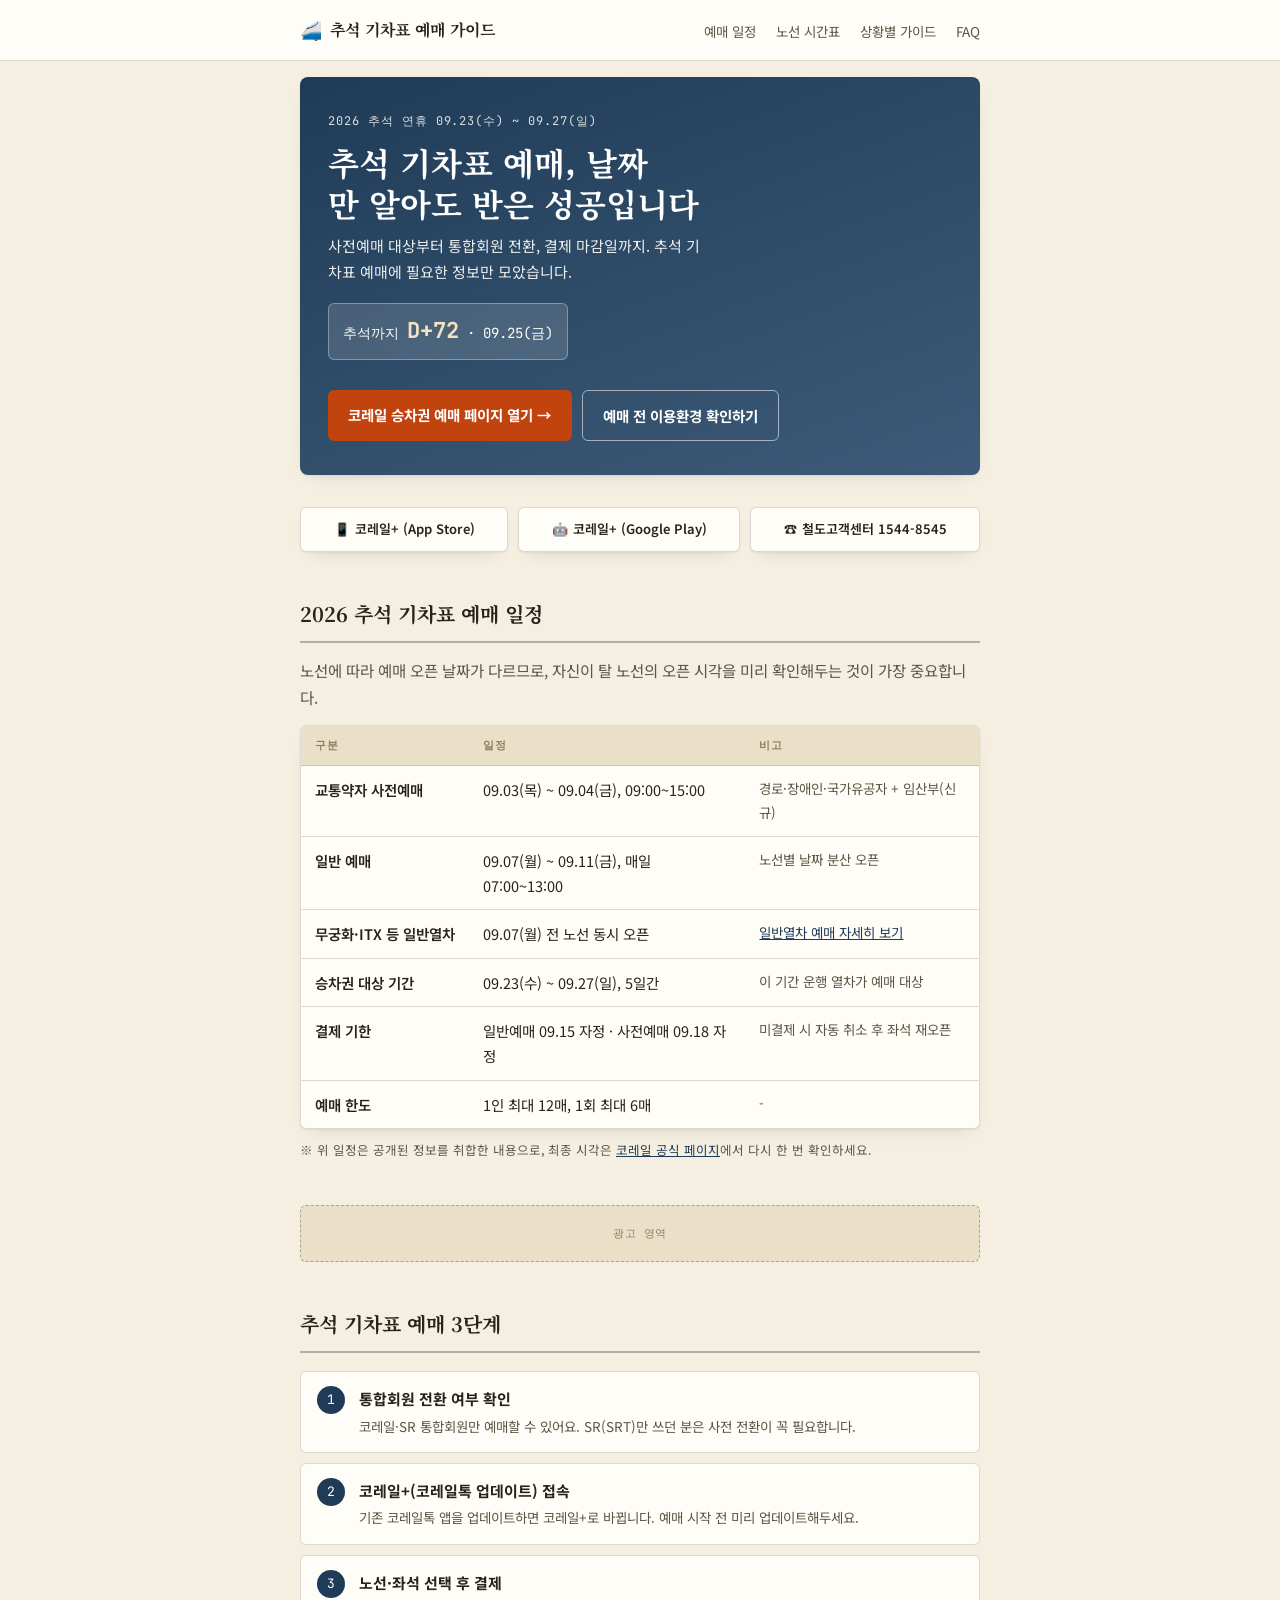
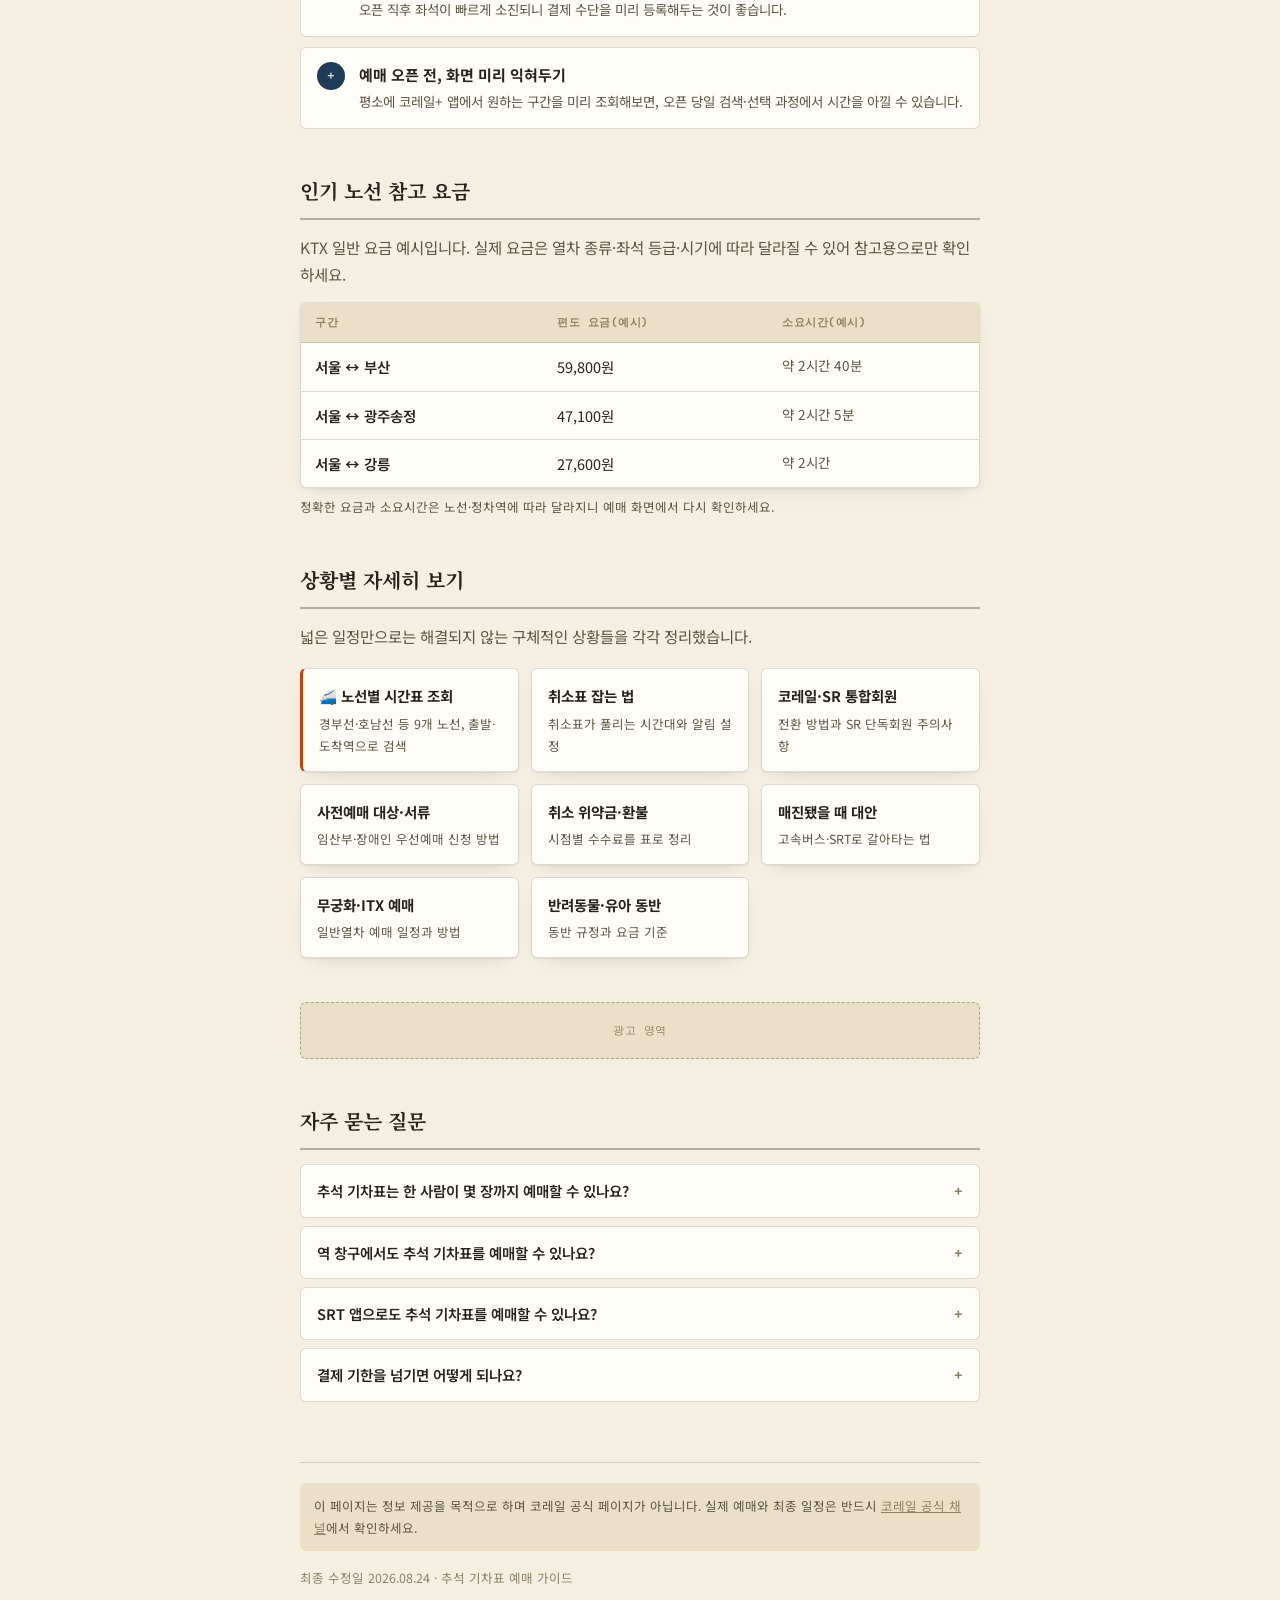
==== index.html @ 2eb6360f "Add AdSense verification script to all pages Applies ca-pub-9196149361612087 auto ads script tag sit" ====
<!doctype html>
<html lang="ko">
<head>
<meta charset="UTF-8">
<meta name="viewport" content="width=device-width, initial-scale=1">
<title>2026 추석 기차표 예매 총정리 | 일정·방법·꿀팁</title>
<meta name="description" content="2026년 추석 기차표 예매 일정, 사전예매 대상, 통합회원 전환, 취소표 잡는 법까지 한 번에 정리했습니다.">
<link rel="canonical" href="https://ktx.zucca100.com/">
<meta name="robots" content="index,follow">
<meta name="naver-site-verification" content="a7feb17b45eee95991f97860eff9dbf93d3845fe" />
<meta name="theme-color" content="#1f3b57">
<meta property="og:type" content="website">
<meta property="og:site_name" content="추석 기차표 예매 가이드">
<meta property="og:locale" content="ko_KR">
<meta property="og:title" content="2026 추석 기차표 예매 총정리">
<meta property="og:description" content="2026년 추석 기차표 예매 일정, 사전예매 대상, 통합회원 전환, 취소표 잡는 법까지 한 번에 정리했습니다.">
<meta property="og:url" content="https://ktx.zucca100.com/">
<meta property="og:image" content="https://ktx.zucca100.com/assets/og-image.jpg">
<meta property="og:image:width" content="1200">
<meta property="og:image:height" content="630">
<meta property="og:image:alt" content="추석 기차표 예매 가이드">
<meta name="twitter:card" content="summary_large_image">
<meta name="twitter:title" content="2026 추석 기차표 예매 총정리">
<meta name="twitter:description" content="2026년 추석 기차표 예매 일정, 사전예매 대상, 통합회원 전환, 취소표 잡는 법까지 한 번에 정리했습니다.">
<meta name="twitter:image" content="https://ktx.zucca100.com/assets/og-image.jpg">
<link rel="icon" href="assets/favicon.svg" type="image/svg+xml">
<link rel="icon" href="assets/favicon.ico" sizes="any">
<link rel="apple-touch-icon" href="assets/apple-touch-icon.png">
<link rel="preconnect" href="https://fonts.googleapis.com">
<link rel="preconnect" href="https://fonts.gstatic.com" crossorigin>
<link href="https://fonts.googleapis.com/css2?family=Noto+Serif+KR:wght@600;700&family=Noto+Sans+KR:wght@400;500;600;700&family=JetBrains+Mono:wght@400;600;700&display=swap" rel="stylesheet">
<link rel="stylesheet" href="assets/style.css">
<script async src="https://pagead2.googlesyndication.com/pagead/js/adsbygoogle.js?client=ca-pub-9196149361612087"
     crossorigin="anonymous"></script>
</head>
<body>

<div class="topbar">
  <div class="topbar-inner">
    <a class="brand" href="index.html"><span class="flag">🚄</span>추석 기차표 예매 가이드</a>
    <nav>
      <a href="#schedule">예매 일정</a>
      <a href="timetable.html">노선 시간표</a>
      <a href="#guides">상황별 가이드</a>
      <a href="#faq">FAQ</a>
    </nav>
  </div>
</div>

<div class="wrap">

  <div class="hero">
    <div class="eyebrow">2026 추석 연휴 09.23(수) ~ 09.27(일)</div>
    <h1>추석 기차표 예매, 날짜만 알아도 반은 성공입니다</h1>
    <p>사전예매 대상부터 통합회원 전환, 결제 마감일까지. 추석 기차표 예매에 필요한 정보만 모았습니다.</p>
    <div class="dday" id="dday">
      <span>추석까지</span><b id="dday-num">D-32</b><span>· 09.25(금)</span>
    </div>
    <br>
    <div class="btn-row">
      <a class="cta" href="https://bt.korail.com/holiday/main" target="_blank" rel="noopener">코레일 승차권 예매 페이지 열기 →</a>
      <a class="cta on-dark secondary" href="https://www.korail.com/ticket/guest/notice/25563" target="_blank" rel="noopener">예매 전 이용환경 확인하기</a>
    </div>
  </div>

  <div class="quicklinks">
    <a href="https://apps.apple.com/kr/app/id1000558562" target="_blank" rel="noopener"><span class="ic">📱</span>코레일+ (App Store)</a>
    <a href="https://play.google.com/store/apps/details?id=com.korail.talk" target="_blank" rel="noopener"><span class="ic">🤖</span>코레일+ (Google Play)</a>
    <a href="tel:15448545"><span class="ic">☎</span>철도고객센터 1544-8545</a>
  </div>

  <section class="block" id="schedule">
    <h2>2026 추석 기차표 예매 일정</h2>
    <p>노선에 따라 예매 오픈 날짜가 다르므로, 자신이 탈 노선의 오픈 시각을 미리 확인해두는 것이 가장 중요합니다.</p>
    <div class="tbl-wrap">
      <table class="facts">
        <thead><tr><th>구분</th><th>일정</th><th>비고</th></tr></thead>
        <tbody>
          <tr><td class="label">교통약자 사전예매</td><td>09.03(목) ~ 09.04(금), 09:00~15:00</td><td class="note">경로·장애인·국가유공자 + 임산부(신규)</td></tr>
          <tr><td class="label">일반 예매</td><td>09.07(월) ~ 09.11(금), 매일 07:00~13:00</td><td class="note">노선별 날짜 분산 오픈</td></tr>
          <tr><td class="label">무궁화·ITX 등 일반열차</td><td>09.07(월) 전 노선 동시 오픈</td><td class="note"><a href="general-train.html">일반열차 예매 자세히 보기</a></td></tr>
          <tr><td class="label">승차권 대상 기간</td><td>09.23(수) ~ 09.27(일), 5일간</td><td class="note">이 기간 운행 열차가 예매 대상</td></tr>
          <tr><td class="label">결제 기한</td><td>일반예매 09.15 자정 · 사전예매 09.18 자정</td><td class="note">미결제 시 자동 취소 후 좌석 재오픈</td></tr>
          <tr><td class="label">예매 한도</td><td>1인 최대 12매, 1회 최대 6매</td><td class="note">-</td></tr>
        </tbody>
      </table>
    </div>
    <p style="font-size:12.5px;margin-top:10px;">※ 위 일정은 공개된 정보를 취합한 내용으로, 최종 시각은 <a href="https://bt.korail.com/holiday/main" target="_blank" rel="noopener">코레일 공식 페이지</a>에서 다시 한 번 확인하세요.</p>
  </section>

  <div class="ad-slot"><!-- AD SLOT: 상단 반응형 배너 --> 광고 영역</div>

  <section class="block">
    <h2>추석 기차표 예매 3단계</h2>
    <div class="steps">
      <div class="step"><span class="n">1</span><div><div class="t">통합회원 전환 여부 확인</div><div class="d">코레일·SR 통합회원만 예매할 수 있어요. SR(SRT)만 쓰던 분은 사전 전환이 꼭 필요합니다.</div></div></div>
      <div class="step"><span class="n">2</span><div><div class="t">코레일+(코레일톡 업데이트) 접속</div><div class="d">기존 코레일톡 앱을 업데이트하면 코레일+로 바뀝니다. 예매 시작 전 미리 업데이트해두세요.</div></div></div>
      <div class="step"><span class="n">3</span><div><div class="t">노선·좌석 선택 후 결제</div><div class="d">오픈 직후 좌석이 빠르게 소진되니 결제 수단을 미리 등록해두는 것이 좋습니다.</div></div></div>
      <div class="step"><span class="n">+</span><div><div class="t">예매 오픈 전, 화면 미리 익혀두기</div><div class="d">평소에 코레일+ 앱에서 원하는 구간을 미리 조회해보면, 오픈 당일 검색·선택 과정에서 시간을 아낄 수 있습니다.</div></div></div>
    </div>
  </section>

  <section class="block">
    <h2>인기 노선 참고 요금</h2>
    <p>KTX 일반 요금 예시입니다. 실제 요금은 열차 종류·좌석 등급·시기에 따라 달라질 수 있어 참고용으로만 확인하세요.</p>
    <div class="tbl-wrap">
      <table class="facts">
        <thead><tr><th>구간</th><th>편도 요금(예시)</th><th>소요시간(예시)</th></tr></thead>
        <tbody>
          <tr><td class="label">서울 ↔ 부산</td><td>59,800원</td><td class="note">약 2시간 40분</td></tr>
          <tr><td class="label">서울 ↔ 광주송정</td><td>47,100원</td><td class="note">약 2시간 5분</td></tr>
          <tr><td class="label">서울 ↔ 강릉</td><td>27,600원</td><td class="note">약 2시간</td></tr>
        </tbody>
      </table>
    </div>
    <p style="font-size:12.5px;margin-top:8px;">정확한 요금과 소요시간은 노선·정차역에 따라 달라지니 예매 화면에서 다시 확인하세요.</p>
  </section>

  <section class="block" id="guides">
    <h2>상황별 자세히 보기</h2>
    <p>넓은 일정만으로는 해결되지 않는 구체적인 상황들을 각각 정리했습니다.</p>
    <div class="grid">
      <a class="gcard" href="timetable.html" style="border-left:3px solid var(--persimmon);"><div class="t">🚄 노선별 시간표 조회</div><div class="d">경부선·호남선 등 9개 노선, 출발·도착역으로 검색</div></a>
      <a class="gcard" href="cancel-ticket.html"><div class="t">취소표 잡는 법</div><div class="d">취소표가 풀리는 시간대와 알림 설정</div></a>
      <a class="gcard" href="member-integration.html"><div class="t">코레일·SR 통합회원</div><div class="d">전환 방법과 SR 단독회원 주의사항</div></a>
      <a class="gcard" href="priority-booking.html"><div class="t">사전예매 대상·서류</div><div class="d">임산부·장애인 우선예매 신청 방법</div></a>
      <a class="gcard" href="refund-penalty.html"><div class="t">취소 위약금·환불</div><div class="d">시점별 수수료를 표로 정리</div></a>
      <a class="gcard" href="alternative-transport.html"><div class="t">매진됐을 때 대안</div><div class="d">고속버스·SRT로 갈아타는 법</div></a>
      <a class="gcard" href="general-train.html"><div class="t">무궁화·ITX 예매</div><div class="d">일반열차 예매 일정과 방법</div></a>
      <a class="gcard" href="pet-child.html"><div class="t">반려동물·유아 동반</div><div class="d">동반 규정과 요금 기준</div></a>
    </div>
  </section>

  <div class="ad-slot"><!-- AD SLOT: 본문 중단 반응형 --> 광고 영역</div>

  <section class="block" id="faq">
    <h2>자주 묻는 질문</h2>
    <div class="faq">
      <details>
        <summary>추석 기차표는 한 사람이 몇 장까지 예매할 수 있나요?</summary>
        <div class="a">1인 최대 12매, 한 번에 예매할 수 있는 매수는 최대 6매입니다.</div>
      </details>
      <details>
        <summary>역 창구에서도 추석 기차표를 예매할 수 있나요?</summary>
        <div class="a">명절 특별수송기간에는 역 창구 예매를 별도로 열지 않으며, 코레일 홈페이지·코레일+ 앱·철도고객센터(1544-8545) 전화 예매만 가능합니다.</div>
      </details>
      <details>
        <summary>SRT 앱으로도 추석 기차표를 예매할 수 있나요?</summary>
        <div class="a">코레일·SR 통합 이후에는 SR 앱 단독이 아니라 통합회원 전환을 마쳐야 코레일+·코레일톡·SRT 앱 어디서든 양사 열차를 예매할 수 있습니다. 자세한 내용은 <a href="member-integration.html">통합회원 전환 안내</a>를 확인하세요.</div>
      </details>
      <details>
        <summary>결제 기한을 넘기면 어떻게 되나요?</summary>
        <div class="a">일반예매분은 09.15 자정, 사전예매분은 09.18 자정까지 결제하지 않으면 예약이 자동 취소되고 좌석이 다시 풀립니다.</div>
      </details>
    </div>
  </section>

  <footer class="pagefoot">
    <div class="disclaimer">이 페이지는 정보 제공을 목적으로 하며 코레일 공식 페이지가 아닙니다. 실제 예매와 최종 일정은 반드시 <a href="https://bt.korail.com/holiday/main" target="_blank" rel="noopener">코레일 공식 채널</a>에서 확인하세요.</div>
    <p>최종 수정일 2026.08.24 · 추석 기차표 예매 가이드</p>
  </footer>

</div>

<script>
(function(){
  var target = new Date("2026-09-25T00:00:00+09:00").getTime();
  var el = document.getElementById("dday-num");
  function tick(){
    var now = new Date().getTime();
    var diff = Math.ceil((target - now) / 86400000);
    el.textContent = diff > 0 ? ("D-" + diff) : (diff === 0 ? "D-DAY" : ("D+" + Math.abs(diff)));
  }
  tick();
})();
</script>

</body>
</html>
---- assets/style.css ----
/* 추석 기차표 예매 가이드 - shared stylesheet */

:root{
  --paper:#f4efe1;
  --paper-raised:#fffdf7;
  --paper-sunk:#eadfc7;
  --ink:#26231c;
  --ink-soft:#5c5544;
  --ink-faint:#8a8267;
  --rail:#1f3b57;
  --rail-soft:#3d5b78;
  --persimmon:#c1440e;
  --persimmon-soft:#f3ded1;
  --moon:#b9822a;
  --moon-bg:#f2e2bd;
  --border:rgba(38,35,28,0.16);
  --border-strong:rgba(38,35,28,0.32);
  --good:#3f6b3f;
  --shadow:0 1px 2px rgba(38,35,28,0.06), 0 8px 20px -12px rgba(38,35,28,0.2);
  --font-display:'Noto Serif KR','Nanum Myeongjo',serif;
  --font-body:'Noto Sans KR',-apple-system,BlinkMacSystemFont,'Malgun Gothic',sans-serif;
  --font-mono:'JetBrains Mono',ui-monospace,SFMono-Regular,Menlo,monospace;
}

@media (prefers-color-scheme: dark){
  :root{
    --paper:#17140f;
    --paper-raised:#221e17;
    --paper-sunk:#0f0d09;
    --ink:#efe8d4;
    --ink-soft:#bdb290;
    --ink-faint:#8a8267;
    --rail:#7fa3c4;
    --rail-soft:#5c7f9e;
    --persimmon:#e58a4c;
    --persimmon-soft:#3a2c22;
    --moon:#e8c477;
    --moon-bg:#332a17;
    --border:rgba(239,232,212,0.14);
    --border-strong:rgba(239,232,212,0.28);
    --good:#7fb17f;
    --shadow:0 1px 2px rgba(0,0,0,0.3), 0 8px 20px -12px rgba(0,0,0,0.55);
  }
}

*{box-sizing:border-box;}
html{-webkit-text-size-adjust:100%;}
body{
  margin:0;
  background:var(--paper);
  color:var(--ink);
  font-family:var(--font-body);
  line-height:1.75;
  font-size:16px;
  -webkit-font-smoothing:antialiased;
}
@media (prefers-reduced-motion: reduce){
  *{animation-duration:0.001ms !important; animation-iteration-count:1 !important; transition-duration:0.001ms !important;}
}
a{color:var(--rail);}
h1,h2,h3{font-family:var(--font-display);text-wrap:balance;font-weight:700;color:var(--ink);}
code,.mono{font-family:var(--font-mono);}
table{font-variant-numeric:tabular-nums;}
img{max-width:100%;}

.wrap{max-width:720px;margin:0 auto;padding:0 20px 100px;}

/* top bar */
.topbar{
  border-bottom:1px solid var(--border);
  background:var(--paper-raised);
}
.topbar-inner{
  max-width:720px;margin:0 auto;padding:14px 20px;
  display:flex;align-items:center;justify-content:space-between;gap:12px;
}
.brand{
  display:flex;align-items:center;gap:8px;
  font-family:var(--font-display);font-weight:700;font-size:16px;color:var(--ink);
  text-decoration:none;
}
.brand .flag{font-size:18px;}
.topbar nav a{
  font-size:13.5px;color:var(--ink-soft);text-decoration:none;margin-left:16px;
}
.topbar nav a:hover{color:var(--rail);}

/* breadcrumb */
.crumb{font-family:var(--font-mono);font-size:12.5px;color:var(--ink-faint);margin:20px 0 6px;}
.crumb a{color:var(--ink-faint);text-decoration:none;}
.crumb a:hover{color:var(--rail);}

/* hero */
.hero{
  margin:16px 0 32px;
  background:linear-gradient(160deg,var(--rail),var(--rail-soft));
  color:var(--paper-raised);
  border-radius:8px;
  padding:34px 28px;
  box-shadow:var(--shadow);
}
.hero .eyebrow{font-family:var(--font-mono);font-size:12px;letter-spacing:0.08em;text-transform:uppercase;opacity:0.85;}
.hero h1{font-size:clamp(24px,5vw,32px);margin:10px 0 8px;line-height:1.3;color:#fff;}
.hero p{margin:0 0 18px;opacity:0.92;font-size:15px;max-width:48ch;}
.dday{
  display:inline-flex;align-items:baseline;gap:8px;
  background:rgba(255,255,255,0.14);border:1px solid rgba(255,255,255,0.32);
  padding:8px 14px;border-radius:6px;font-family:var(--font-mono);font-size:14px;margin-bottom:16px;
}
.dday b{font-size:22px;color:var(--moon-bg);}
.cta{
  display:inline-block;background:var(--persimmon);color:#fff;font-weight:700;
  padding:12px 20px;border-radius:6px;text-decoration:none;font-size:14.5px;
}
.cta:hover{filter:brightness(1.06);}
.cta.on-dark.secondary{
  background:transparent;border:1.5px solid rgba(255,255,255,0.55);color:#fff;
}
.cta.on-dark.secondary:hover{background:rgba(255,255,255,0.1);}
.cta.outline{
  background:transparent;border:1.5px solid var(--rail);color:var(--rail);
}
.cta.outline:hover{background:color-mix(in srgb, var(--rail) 8%, transparent);}
.cta.small{padding:9px 14px;font-size:13px;}
.btn-row{display:flex;flex-wrap:wrap;gap:10px;margin-top:14px;}

/* quicklinks bar */
.quicklinks{
  display:flex;flex-wrap:wrap;gap:10px;margin:0 0 30px;
}
.quicklinks a{
  flex:1 1 auto;min-width:140px;text-align:center;
  background:var(--paper-raised);border:1px solid var(--border);border-radius:6px;
  padding:10px 12px;text-decoration:none;font-size:13px;font-weight:600;color:var(--ink);
  box-shadow:var(--shadow);
}
.quicklinks a .ic{margin-right:5px;}
.quicklinks a:hover{border-color:var(--rail);color:var(--rail);}

/* page h1 for sub pages (non-hero) */
.pagehead h1{font-size:clamp(22px,4.4vw,28px);margin:6px 0 14px;}

/* snippet summary box */
.snippet{
  background:var(--moon-bg);
  border:1px solid color-mix(in srgb, var(--moon) 35%, transparent);
  border-radius:6px;padding:16px 18px;margin:0 0 28px;font-size:15px;
}
.snippet .label{display:block;font-family:var(--font-mono);font-size:11px;letter-spacing:0.06em;text-transform:uppercase;color:var(--moon);margin-bottom:6px;}

/* sections */
section.block{margin:44px 0;}
.block h2{font-size:20px;margin:0 0 14px;padding-bottom:10px;border-bottom:2px solid var(--border-strong);}
.block h3{font-size:16.5px;margin:22px 0 8px;}
.block p{margin:0 0 14px;color:var(--ink-soft);font-size:15.5px;}
.block ul,.block ol{padding-left:22px;color:var(--ink-soft);font-size:15.5px;}
.block li{margin-bottom:6px;}

.card{
  background:var(--paper-raised);border:1px solid var(--border);border-left:3px solid var(--rail);
  border-radius:4px;padding:18px 20px;box-shadow:var(--shadow);
}
.card.warn{border-left-color:var(--persimmon);}

/* fact table */
.tbl-wrap{overflow-x:auto;border:1px solid var(--border);border-radius:6px;background:var(--paper-raised);box-shadow:var(--shadow);}
table.facts{width:100%;border-collapse:collapse;font-size:14.5px;min-width:480px;}
table.facts th{
  text-align:left;font-family:var(--font-mono);font-size:11px;letter-spacing:0.05em;text-transform:uppercase;
  color:var(--ink-faint);background:var(--paper-sunk);padding:10px 14px;border-bottom:1px solid var(--border);
}
table.facts td{padding:11px 14px;border-bottom:1px solid var(--border);vertical-align:top;}
table.facts tr:last-child td{border-bottom:none;}
table.facts td.label{font-weight:600;white-space:nowrap;color:var(--ink);}
table.facts td.note{color:var(--ink-soft);font-size:13.5px;}

/* 3-step guide */
.steps{display:flex;flex-direction:column;gap:10px;margin:18px 0;}
.step{display:flex;gap:14px;align-items:flex-start;background:var(--paper-raised);border:1px solid var(--border);border-radius:6px;padding:14px 16px;}
.step .n{flex:0 0 auto;width:28px;height:28px;border-radius:50%;background:var(--rail);color:#fff;font-family:var(--font-mono);font-size:13px;display:flex;align-items:center;justify-content:center;}
.step .t{font-weight:700;font-size:15px;margin-bottom:2px;}
.step .d{font-size:13.5px;color:var(--ink-soft);}

/* related grid */
.grid{display:grid;grid-template-columns:repeat(auto-fit,minmax(200px,1fr));gap:12px;margin:18px 0;}
.gcard{
  display:block;background:var(--paper-raised);border:1px solid var(--border);border-radius:6px;
  padding:14px 16px;text-decoration:none;box-shadow:var(--shadow);
}
.gcard .t{font-weight:700;font-size:14.5px;color:var(--ink);margin-bottom:4px;}
.gcard .d{font-size:12.5px;color:var(--ink-soft);}
.gcard:hover{border-color:var(--rail);}

/* ad slot */
.ad-slot{
  margin:26px 0;padding:18px;border:1px dashed var(--border-strong);border-radius:6px;
  text-align:center;color:var(--ink-faint);font-family:var(--font-mono);font-size:11px;
  letter-spacing:0.04em;background:var(--paper-sunk);
}

/* faq */
.faq details{
  background:var(--paper-raised);border:1px solid var(--border);border-radius:6px;
  padding:0;margin-bottom:8px;overflow:hidden;
}
.faq summary{
  cursor:pointer;padding:13px 16px;font-weight:600;font-size:14.5px;list-style:none;
  display:flex;justify-content:space-between;align-items:center;
}
.faq summary::-webkit-details-marker{display:none;}
.faq summary::after{content:"+";font-family:var(--font-mono);color:var(--ink-faint);}
.faq details[open] summary::after{content:"–";}
.faq .a{padding:0 16px 14px;font-size:14px;color:var(--ink-soft);}

/* footer */
footer.pagefoot{
  margin-top:60px;padding-top:20px;border-top:1px solid var(--border);
  color:var(--ink-faint);font-size:12.5px;
}
footer.pagefoot a{color:var(--ink-faint);}
footer.pagefoot .disclaimer{
  background:var(--paper-sunk);border-radius:6px;padding:12px 14px;margin-bottom:16px;font-size:12.5px;color:var(--ink-soft);
}

@media (max-width:560px){
  .wrap{padding:0 16px 80px;}
  .hero{padding:26px 20px;}
}
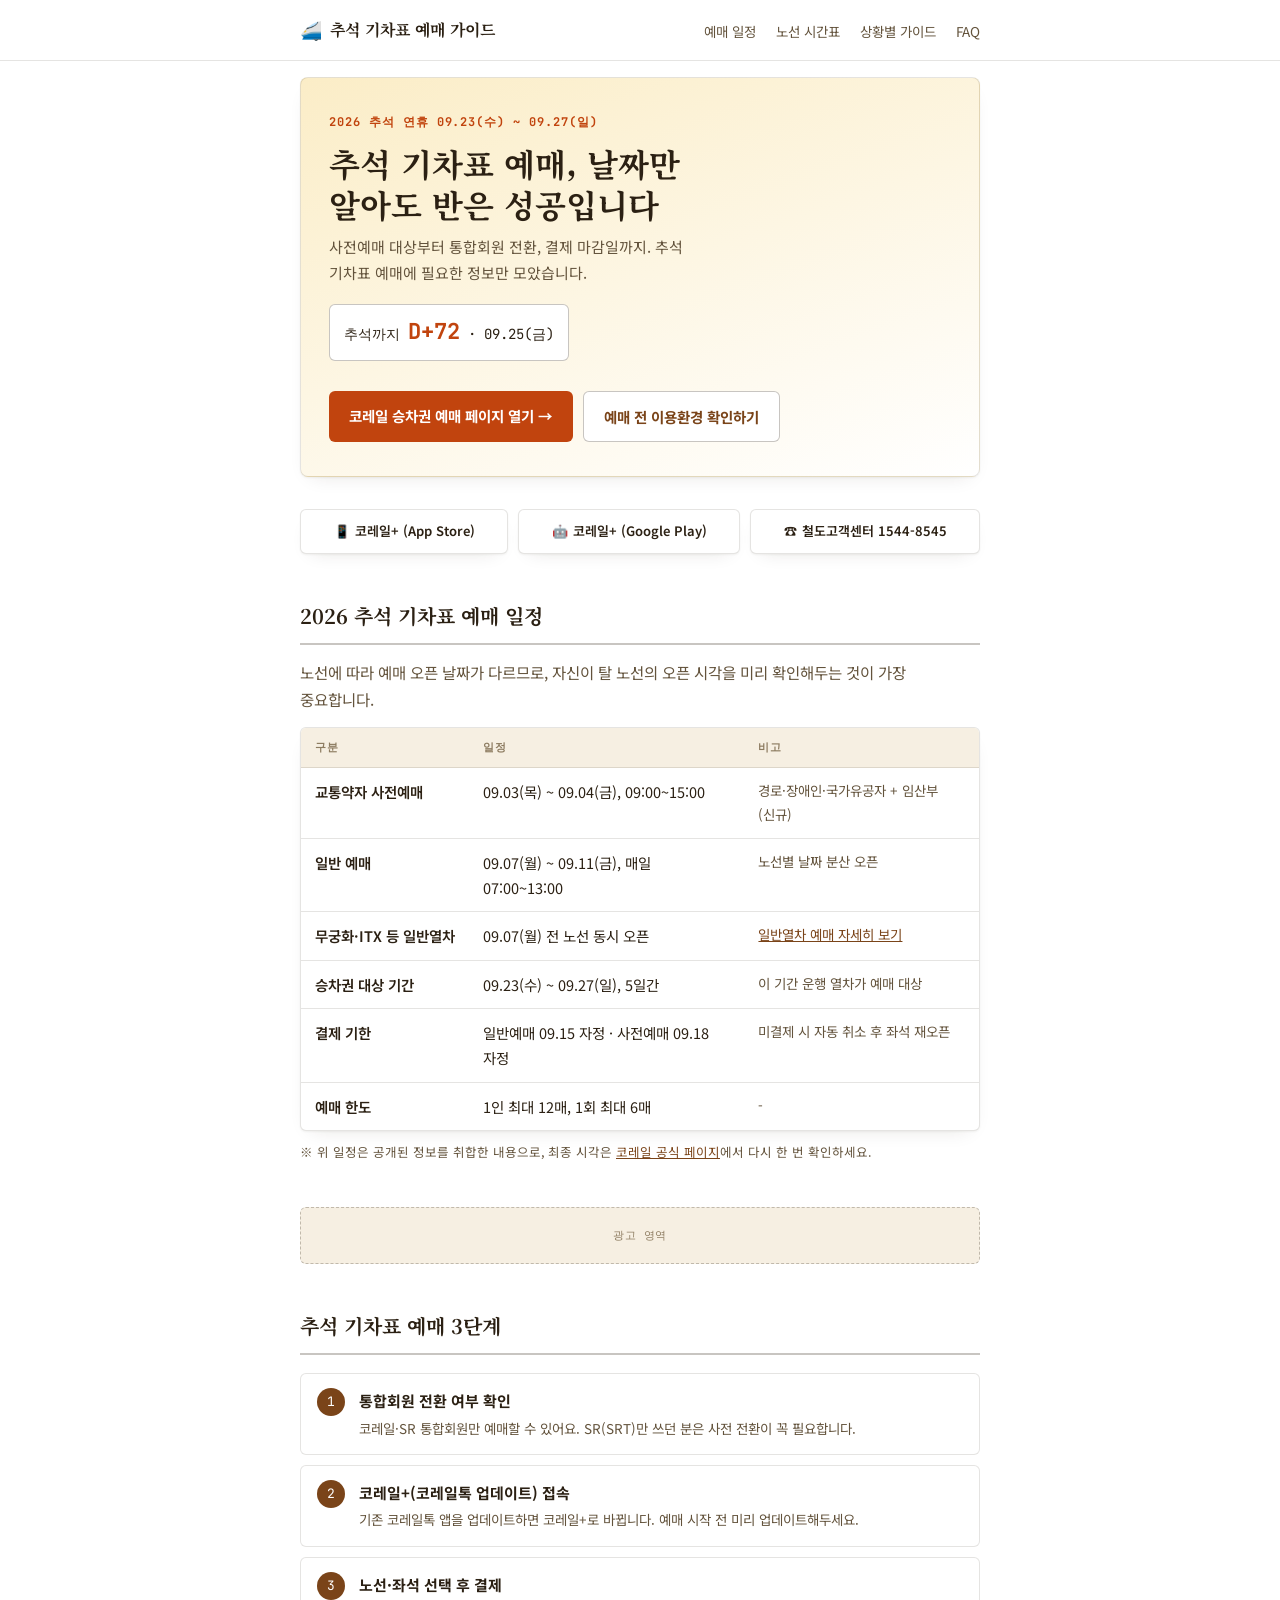
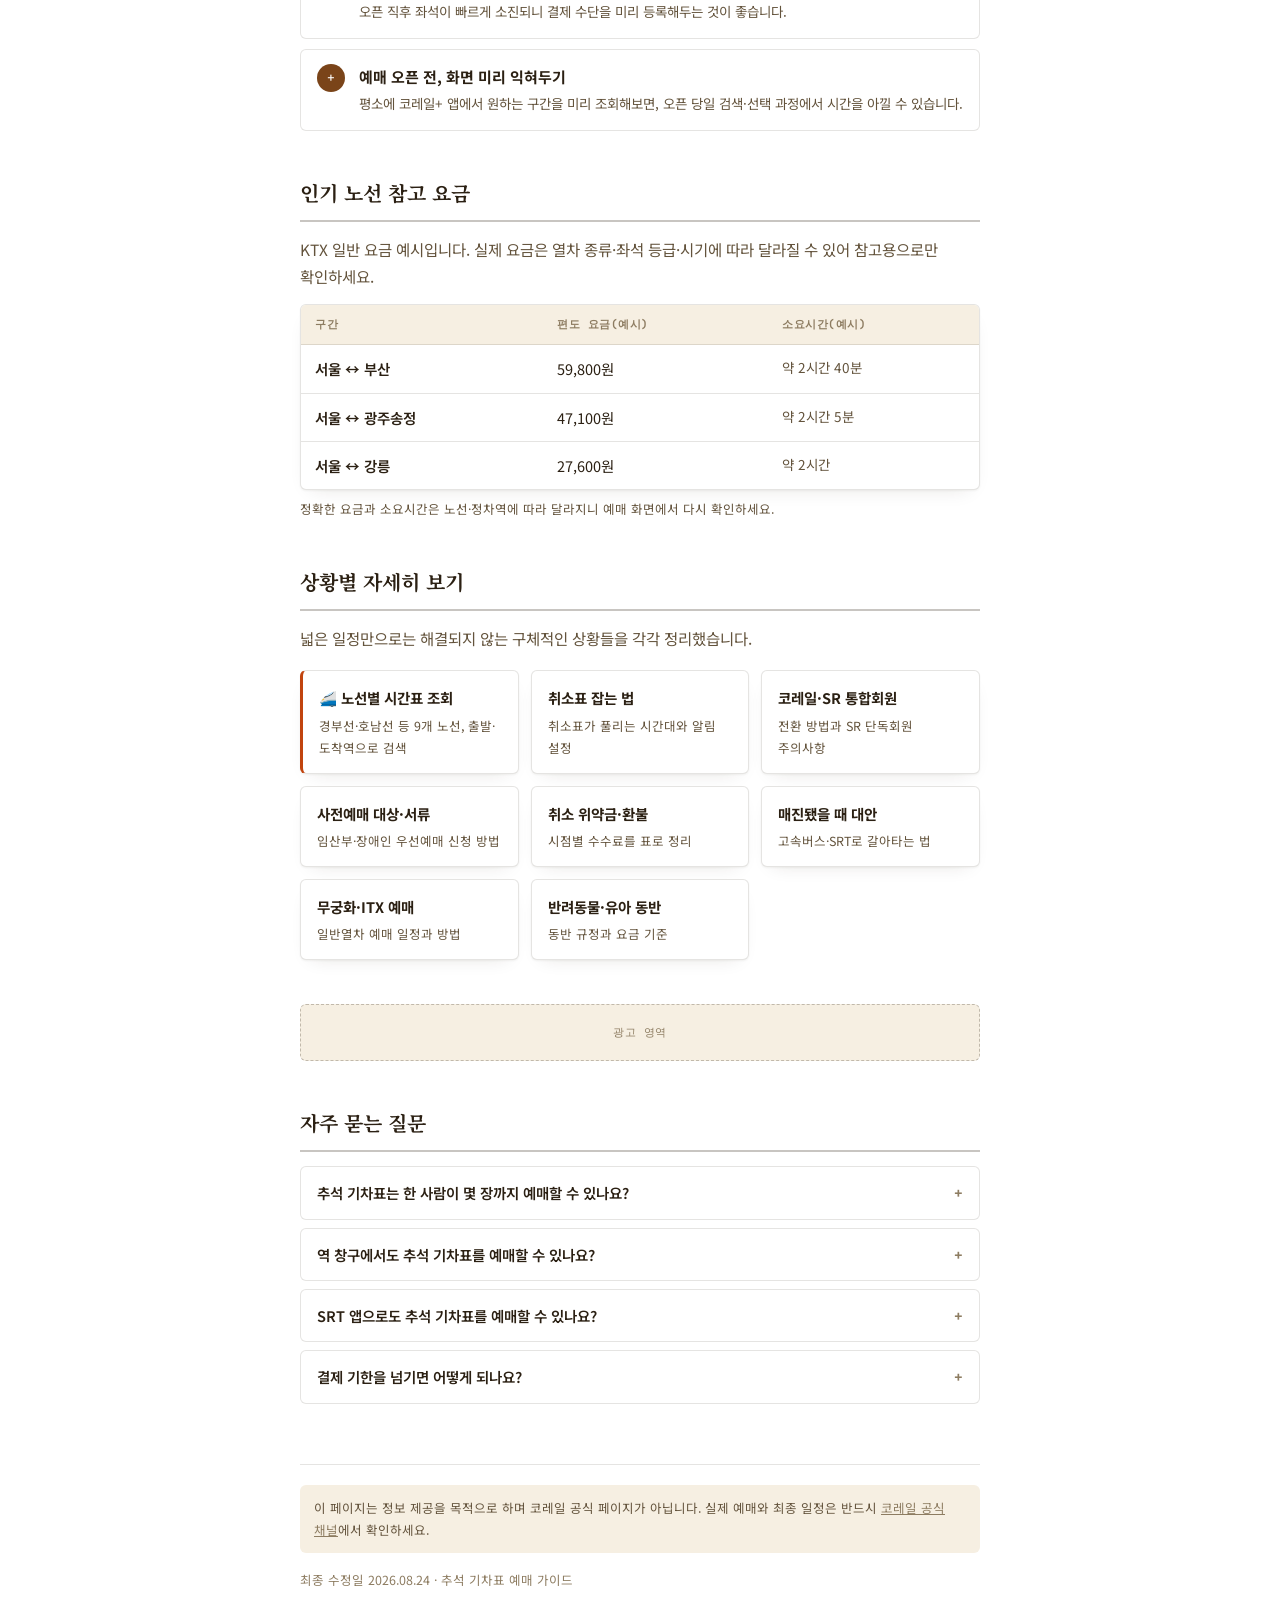
==== commit 00095e06: "Remove dark mode, switch to white-tone autumn palette - Drop prefers-color-scheme dark overrides ent" ====
--- a/index.html
+++ b/index.html
@@ -8,7 +8,8 @@
 <link rel="canonical" href="https://ktx.zucca100.com/">
 <meta name="robots" content="index,follow">
 <meta name="naver-site-verification" content="a7feb17b45eee95991f97860eff9dbf93d3845fe" />
-<meta name="theme-color" content="#1f3b57">
+<meta name="google-site-verification" content="ylRZwQXQH9ZVegPDqDJGKHanYBIwb2fDMD_NWF917FI" />
+<meta name="theme-color" content="#7a4419">
 <meta property="og:type" content="website">
 <meta property="og:site_name" content="추석 기차표 예매 가이드">
 <meta property="og:locale" content="ko_KR">
--- a/assets/style.css
+++ b/assets/style.css
@@ -1,46 +1,25 @@
 /* 추석 기차표 예매 가이드 - shared stylesheet */
 
 :root{
-  --paper:#f4efe1;
-  --paper-raised:#fffdf7;
-  --paper-sunk:#eadfc7;
-  --ink:#26231c;
-  --ink-soft:#5c5544;
-  --ink-faint:#8a8267;
-  --rail:#1f3b57;
-  --rail-soft:#3d5b78;
+  --paper:#ffffff;
+  --paper-raised:#ffffff;
+  --paper-sunk:#f6efe2;
+  --ink:#2b2013;
+  --ink-soft:#63533c;
+  --ink-faint:#8d7c61;
+  --rail:#7a4419;
+  --rail-soft:#a06a34;
   --persimmon:#c1440e;
-  --persimmon-soft:#f3ded1;
-  --moon:#b9822a;
-  --moon-bg:#f2e2bd;
-  --border:rgba(38,35,28,0.16);
-  --border-strong:rgba(38,35,28,0.32);
+  --persimmon-soft:#f6e3d4;
+  --moon:#a1740f;
+  --moon-bg:#fbedc7;
+  --border:rgba(43,32,19,0.12);
+  --border-strong:rgba(43,32,19,0.26);
   --good:#3f6b3f;
-  --shadow:0 1px 2px rgba(38,35,28,0.06), 0 8px 20px -12px rgba(38,35,28,0.2);
+  --shadow:0 1px 2px rgba(43,32,19,0.05), 0 8px 20px -12px rgba(43,32,19,0.16);
   --font-display:'Noto Serif KR','Nanum Myeongjo',serif;
   --font-body:'Noto Sans KR',-apple-system,BlinkMacSystemFont,'Malgun Gothic',sans-serif;
   --font-mono:'JetBrains Mono',ui-monospace,SFMono-Regular,Menlo,monospace;
-}
-
-@media (prefers-color-scheme: dark){
-  :root{
-    --paper:#17140f;
-    --paper-raised:#221e17;
-    --paper-sunk:#0f0d09;
-    --ink:#efe8d4;
-    --ink-soft:#bdb290;
-    --ink-faint:#8a8267;
-    --rail:#7fa3c4;
-    --rail-soft:#5c7f9e;
-    --persimmon:#e58a4c;
-    --persimmon-soft:#3a2c22;
-    --moon:#e8c477;
-    --moon-bg:#332a17;
-    --border:rgba(239,232,212,0.14);
-    --border-strong:rgba(239,232,212,0.28);
-    --good:#7fb17f;
-    --shadow:0 1px 2px rgba(0,0,0,0.3), 0 8px 20px -12px rgba(0,0,0,0.55);
-  }
 }
 
 *{box-sizing:border-box;}
@@ -53,6 +32,8 @@
   line-height:1.75;
   font-size:16px;
   -webkit-font-smoothing:antialiased;
+  word-break:keep-all;
+  overflow-wrap:break-word;
 }
 @media (prefers-reduced-motion: reduce){
   *{animation-duration:0.001ms !important; animation-iteration-count:1 !important; transition-duration:0.001ms !important;}
@@ -93,30 +74,31 @@
 /* hero */
 .hero{
   margin:16px 0 32px;
-  background:linear-gradient(160deg,var(--rail),var(--rail-soft));
-  color:var(--paper-raised);
+  background:linear-gradient(160deg,var(--moon-bg),var(--paper-raised));
+  color:var(--ink);
+  border:1px solid var(--border);
   border-radius:8px;
   padding:34px 28px;
   box-shadow:var(--shadow);
 }
-.hero .eyebrow{font-family:var(--font-mono);font-size:12px;letter-spacing:0.08em;text-transform:uppercase;opacity:0.85;}
-.hero h1{font-size:clamp(24px,5vw,32px);margin:10px 0 8px;line-height:1.3;color:#fff;}
-.hero p{margin:0 0 18px;opacity:0.92;font-size:15px;max-width:48ch;}
+.hero .eyebrow{font-family:var(--font-mono);font-size:12px;letter-spacing:0.08em;text-transform:uppercase;color:var(--persimmon);font-weight:700;}
+.hero h1{font-size:clamp(24px,5vw,32px);margin:10px 0 8px;line-height:1.3;color:var(--ink);}
+.hero p{margin:0 0 18px;color:var(--ink-soft);font-size:15px;max-width:48ch;}
 .dday{
   display:inline-flex;align-items:baseline;gap:8px;
-  background:rgba(255,255,255,0.14);border:1px solid rgba(255,255,255,0.32);
+  background:var(--paper-raised);border:1px solid var(--border-strong);
   padding:8px 14px;border-radius:6px;font-family:var(--font-mono);font-size:14px;margin-bottom:16px;
 }
-.dday b{font-size:22px;color:var(--moon-bg);}
+.dday b{font-size:22px;color:var(--persimmon);}
 .cta{
   display:inline-block;background:var(--persimmon);color:#fff;font-weight:700;
   padding:12px 20px;border-radius:6px;text-decoration:none;font-size:14.5px;
 }
 .cta:hover{filter:brightness(1.06);}
 .cta.on-dark.secondary{
-  background:transparent;border:1.5px solid rgba(255,255,255,0.55);color:#fff;
-}
-.cta.on-dark.secondary:hover{background:rgba(255,255,255,0.1);}
+  background:var(--paper-raised);border:1.5px solid var(--border-strong);color:var(--rail);
+}
+.cta.on-dark.secondary:hover{background:var(--paper-sunk);}
 .cta.outline{
   background:transparent;border:1.5px solid var(--rail);color:var(--rail);
 }
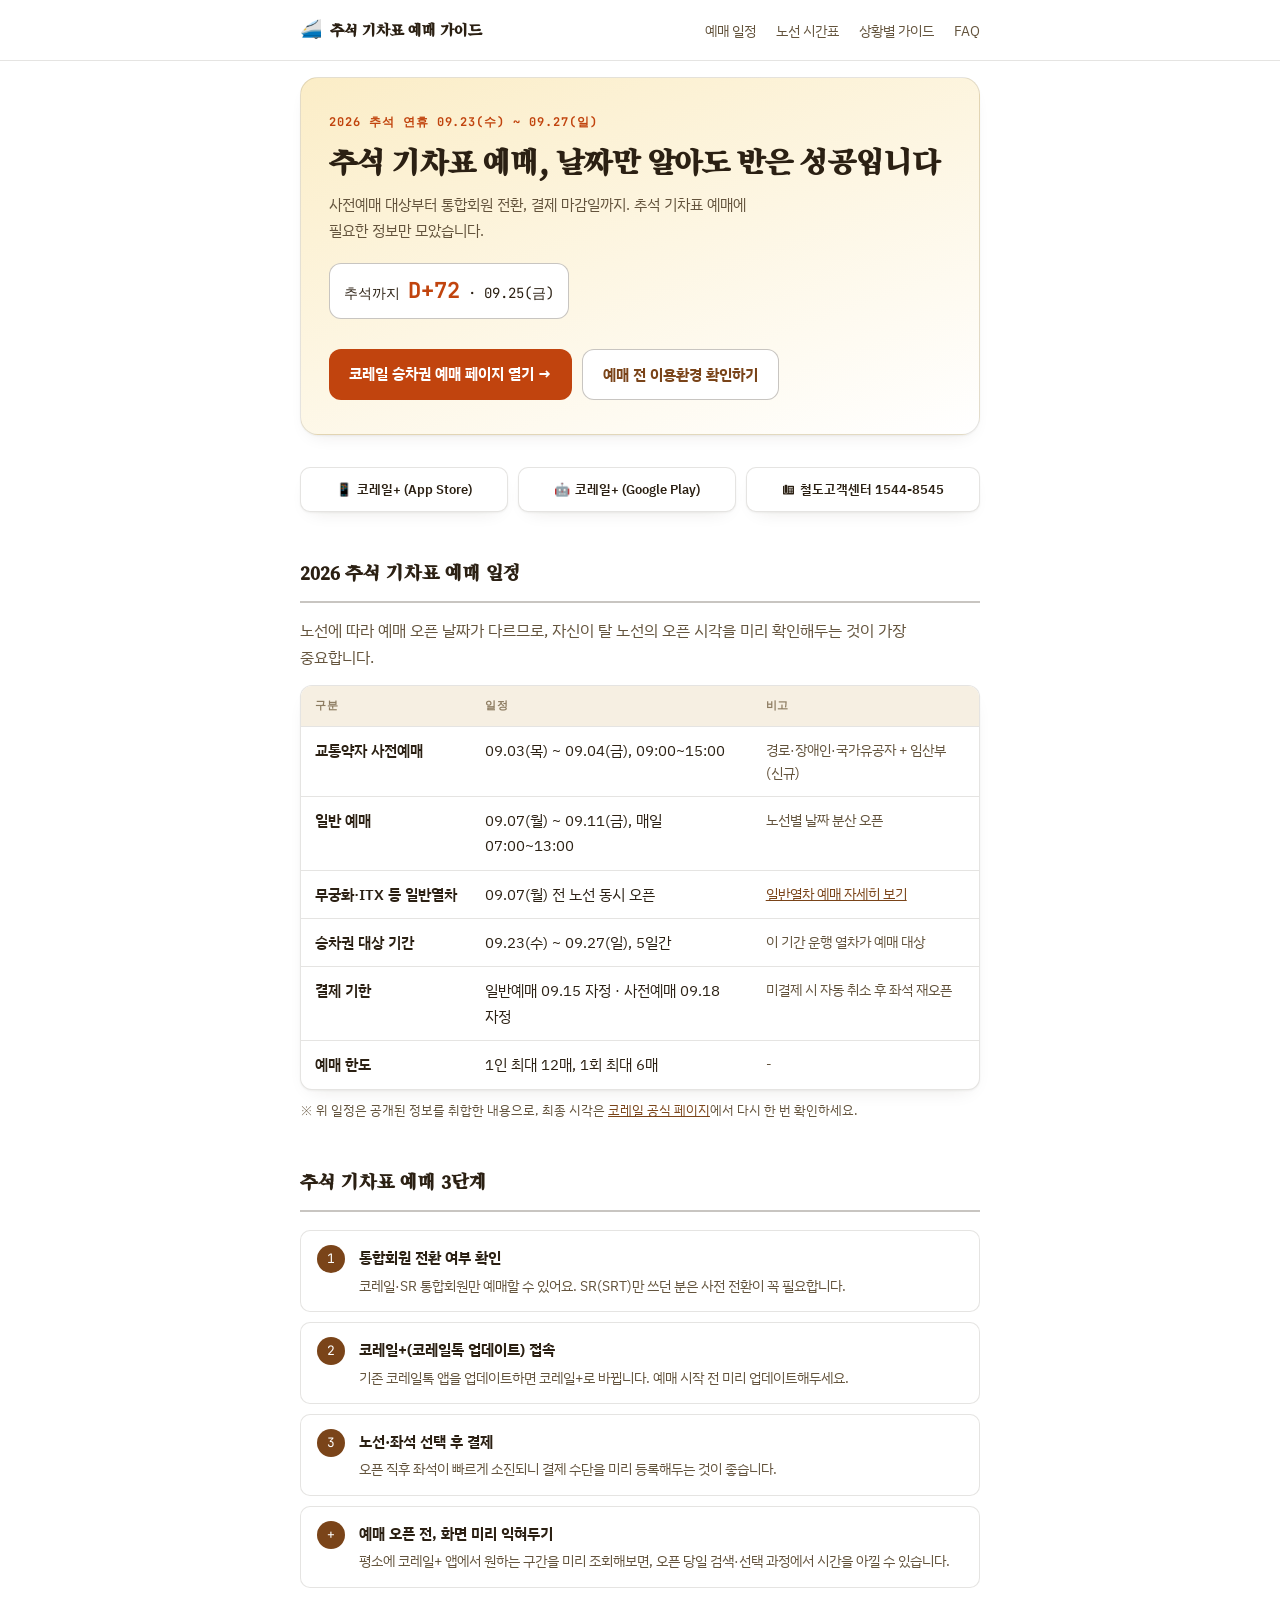
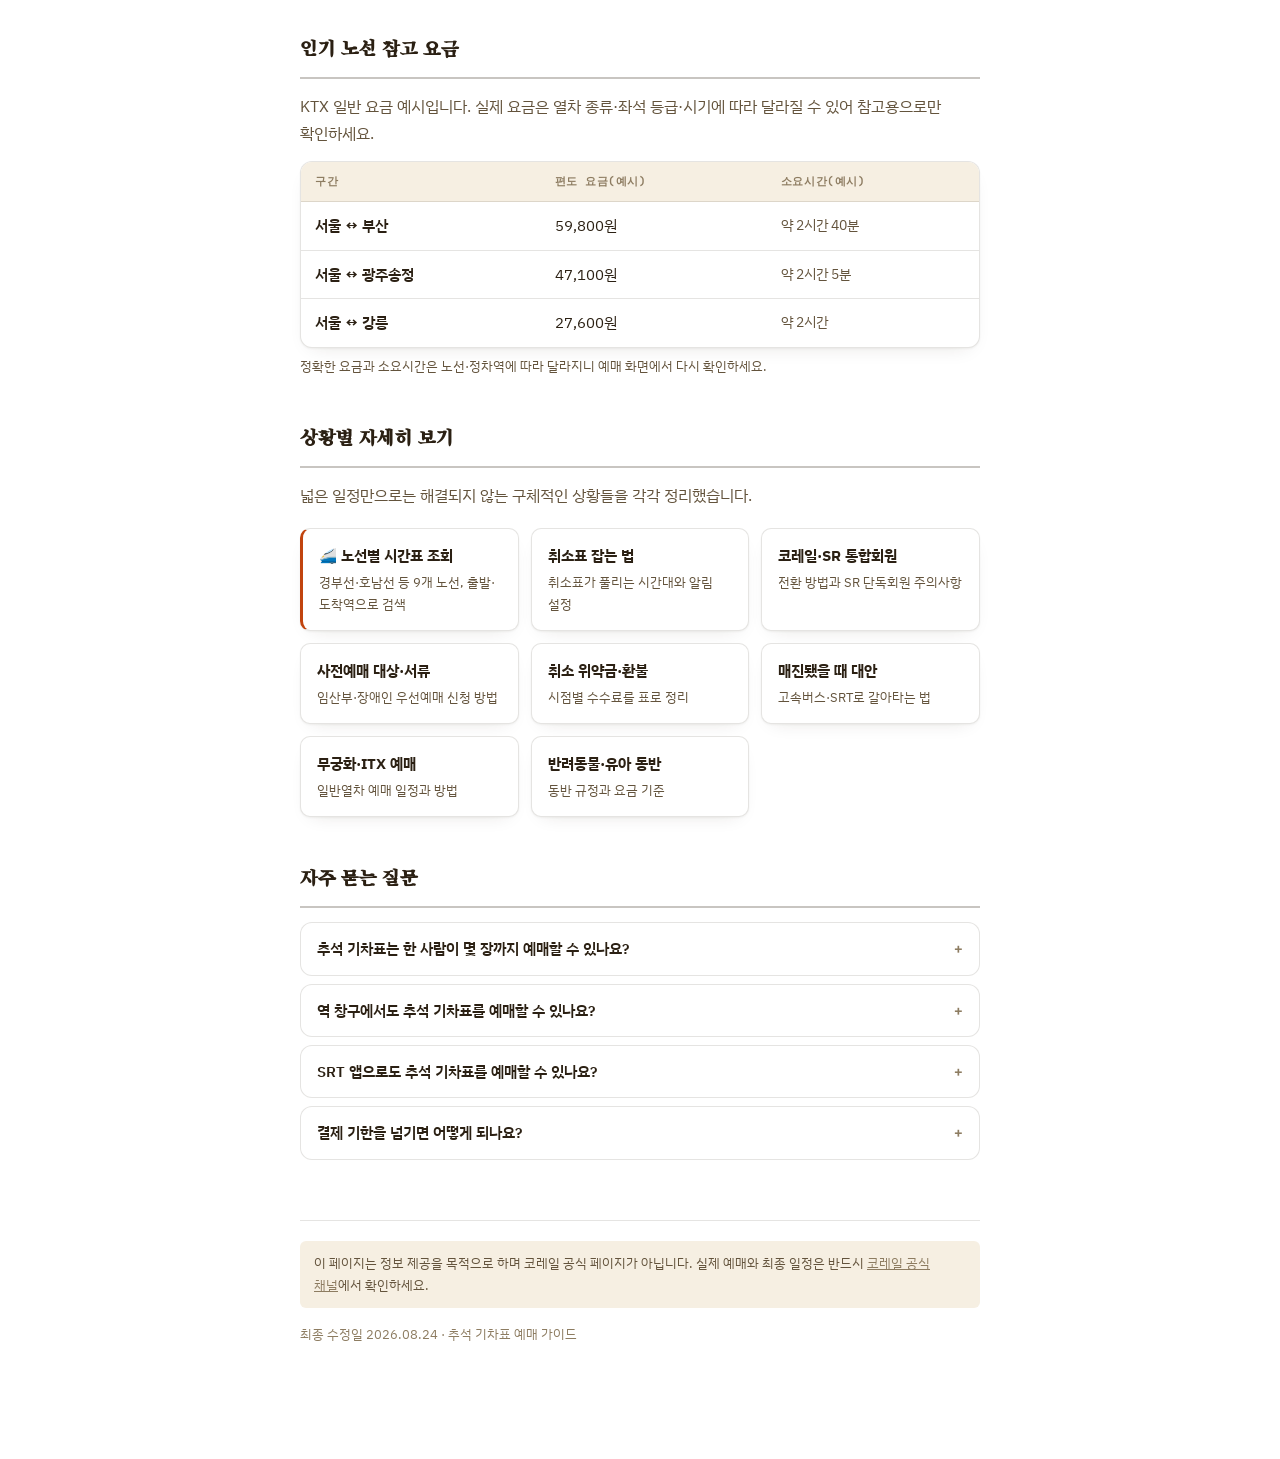
==== commit 7b93437f: "Modernize design: new webfonts, hover animations, cleanup - Swap fonts to Song Myung (display) + IBM" ====
--- a/index.html
+++ b/index.html
@@ -29,7 +29,7 @@
 <link rel="apple-touch-icon" href="assets/apple-touch-icon.png">
 <link rel="preconnect" href="https://fonts.googleapis.com">
 <link rel="preconnect" href="https://fonts.gstatic.com" crossorigin>
-<link href="https://fonts.googleapis.com/css2?family=Noto+Serif+KR:wght@600;700&family=Noto+Sans+KR:wght@400;500;600;700&family=JetBrains+Mono:wght@400;600;700&display=swap" rel="stylesheet">
+<link href="https://fonts.googleapis.com/css2?family=Song+Myung&family=IBM+Plex+Sans+KR:wght@400;500;600;700&family=JetBrains+Mono:wght@400;600;700&display=swap" rel="stylesheet">
 <link rel="stylesheet" href="assets/style.css">
 <script async src="https://pagead2.googlesyndication.com/pagead/js/adsbygoogle.js?client=ca-pub-9196149361612087"
      crossorigin="anonymous"></script>
@@ -59,14 +59,14 @@
     </div>
     <br>
     <div class="btn-row">
-      <a class="cta" href="https://bt.korail.com/holiday/main" target="_blank" rel="noopener">코레일 승차권 예매 페이지 열기 →</a>
-      <a class="cta on-dark secondary" href="https://www.korail.com/ticket/guest/notice/25563" target="_blank" rel="noopener">예매 전 이용환경 확인하기</a>
+      <a class="cta" href="https://bt.korail.com/holiday/main">코레일 승차권 예매 페이지 열기 →</a>
+      <a class="cta on-dark secondary" href="https://www.korail.com/ticket/guest/notice/25563">예매 전 이용환경 확인하기</a>
     </div>
   </div>
 
   <div class="quicklinks">
-    <a href="https://apps.apple.com/kr/app/id1000558562" target="_blank" rel="noopener"><span class="ic">📱</span>코레일+ (App Store)</a>
-    <a href="https://play.google.com/store/apps/details?id=com.korail.talk" target="_blank" rel="noopener"><span class="ic">🤖</span>코레일+ (Google Play)</a>
+    <a href="https://apps.apple.com/kr/app/id1000558562"><span class="ic">📱</span>코레일+ (App Store)</a>
+    <a href="https://play.google.com/store/apps/details?id=com.korail.talk"><span class="ic">🤖</span>코레일+ (Google Play)</a>
     <a href="tel:15448545"><span class="ic">☎</span>철도고객센터 1544-8545</a>
   </div>
 
@@ -86,10 +86,9 @@
         </tbody>
       </table>
     </div>
-    <p style="font-size:12.5px;margin-top:10px;">※ 위 일정은 공개된 정보를 취합한 내용으로, 최종 시각은 <a href="https://bt.korail.com/holiday/main" target="_blank" rel="noopener">코레일 공식 페이지</a>에서 다시 한 번 확인하세요.</p>
+    <p style="font-size:12.5px;margin-top:10px;">※ 위 일정은 공개된 정보를 취합한 내용으로, 최종 시각은 <a href="https://bt.korail.com/holiday/main">코레일 공식 페이지</a>에서 다시 한 번 확인하세요.</p>
   </section>
 
-  <div class="ad-slot"><!-- AD SLOT: 상단 반응형 배너 --> 광고 영역</div>
 
   <section class="block">
     <h2>추석 기차표 예매 3단계</h2>
@@ -132,7 +131,6 @@
     </div>
   </section>
 
-  <div class="ad-slot"><!-- AD SLOT: 본문 중단 반응형 --> 광고 영역</div>
 
   <section class="block" id="faq">
     <h2>자주 묻는 질문</h2>
@@ -157,7 +155,7 @@
   </section>
 
   <footer class="pagefoot">
-    <div class="disclaimer">이 페이지는 정보 제공을 목적으로 하며 코레일 공식 페이지가 아닙니다. 실제 예매와 최종 일정은 반드시 <a href="https://bt.korail.com/holiday/main" target="_blank" rel="noopener">코레일 공식 채널</a>에서 확인하세요.</div>
+    <div class="disclaimer">이 페이지는 정보 제공을 목적으로 하며 코레일 공식 페이지가 아닙니다. 실제 예매와 최종 일정은 반드시 <a href="https://bt.korail.com/holiday/main">코레일 공식 채널</a>에서 확인하세요.</div>
     <p>최종 수정일 2026.08.24 · 추석 기차표 예매 가이드</p>
   </footer>
 
--- a/assets/style.css
+++ b/assets/style.css
@@ -17,8 +17,8 @@
   --border-strong:rgba(43,32,19,0.26);
   --good:#3f6b3f;
   --shadow:0 1px 2px rgba(43,32,19,0.05), 0 8px 20px -12px rgba(43,32,19,0.16);
-  --font-display:'Noto Serif KR','Nanum Myeongjo',serif;
-  --font-body:'Noto Sans KR',-apple-system,BlinkMacSystemFont,'Malgun Gothic',sans-serif;
+  --font-display:'Song Myung','Nanum Myeongjo',serif;
+  --font-body:'IBM Plex Sans KR',-apple-system,BlinkMacSystemFont,'Malgun Gothic',sans-serif;
   --font-mono:'JetBrains Mono',ui-monospace,SFMono-Regular,Menlo,monospace;
 }
 
@@ -173,13 +173,6 @@
 .gcard .d{font-size:12.5px;color:var(--ink-soft);}
 .gcard:hover{border-color:var(--rail);}
 
-/* ad slot */
-.ad-slot{
-  margin:26px 0;padding:18px;border:1px dashed var(--border-strong);border-radius:6px;
-  text-align:center;color:var(--ink-faint);font-family:var(--font-mono);font-size:11px;
-  letter-spacing:0.04em;background:var(--paper-sunk);
-}
-
 /* faq */
 .faq details{
   background:var(--paper-raised);border:1px solid var(--border);border-radius:6px;
@@ -190,8 +183,7 @@
   display:flex;justify-content:space-between;align-items:center;
 }
 .faq summary::-webkit-details-marker{display:none;}
-.faq summary::after{content:"+";font-family:var(--font-mono);color:var(--ink-faint);}
-.faq details[open] summary::after{content:"–";}
+.faq summary::after{content:"+";font-family:var(--font-mono);color:var(--ink-faint);display:inline-block;}
 .faq .a{padding:0 16px 14px;font-size:14px;color:var(--ink-soft);}
 
 /* footer */
@@ -204,6 +196,38 @@
   background:var(--paper-sunk);border-radius:6px;padding:12px 14px;margin-bottom:16px;font-size:12.5px;color:var(--ink-soft);
 }
 
+/* modern touches: softer radius, motion */
+@keyframes heroIn{
+  from{opacity:0;transform:translateY(14px);}
+  to{opacity:1;transform:translateY(0);}
+}
+.hero{
+  border-radius:18px;
+  animation:heroIn 0.7s cubic-bezier(.22,.9,.32,1) both;
+}
+.dday,.cta,.tbl-wrap,.snippet,.faq details,.card{border-radius:12px;}
+.gcard,.quicklinks a,.step{border-radius:10px;}
+
+a{transition:color 0.15s ease;}
+
+.cta{transition:transform 0.18s cubic-bezier(.22,.9,.32,1), box-shadow 0.18s ease, filter 0.18s ease;}
+.cta:hover{transform:translateY(-2px);box-shadow:0 10px 20px -10px color-mix(in srgb, var(--persimmon) 55%, transparent);}
+.cta:active{transform:translateY(0);}
+.cta.on-dark.secondary:hover,.cta.outline:hover{transform:translateY(-2px);box-shadow:var(--shadow);}
+
+.gcard,.quicklinks a,.card,.step{transition:transform 0.18s cubic-bezier(.22,.9,.32,1), box-shadow 0.18s ease, border-color 0.18s ease;}
+.gcard:hover{transform:translateY(-3px);box-shadow:0 14px 26px -14px rgba(43,32,19,0.24);}
+.quicklinks a:hover{transform:translateY(-2px);}
+.step:hover{border-color:var(--border-strong);box-shadow:var(--shadow);}
+
+table.facts tbody tr{transition:background-color 0.12s ease;}
+table.facts tbody tr:hover{background:var(--paper-sunk);}
+
+.faq summary{transition:background-color 0.15s ease;}
+.faq summary:hover{background:var(--paper-sunk);}
+.faq summary::after{transition:transform 0.2s ease;}
+.faq details[open] summary::after{transform:rotate(45deg);}
+
 @media (max-width:560px){
   .wrap{padding:0 16px 80px;}
   .hero{padding:26px 20px;}
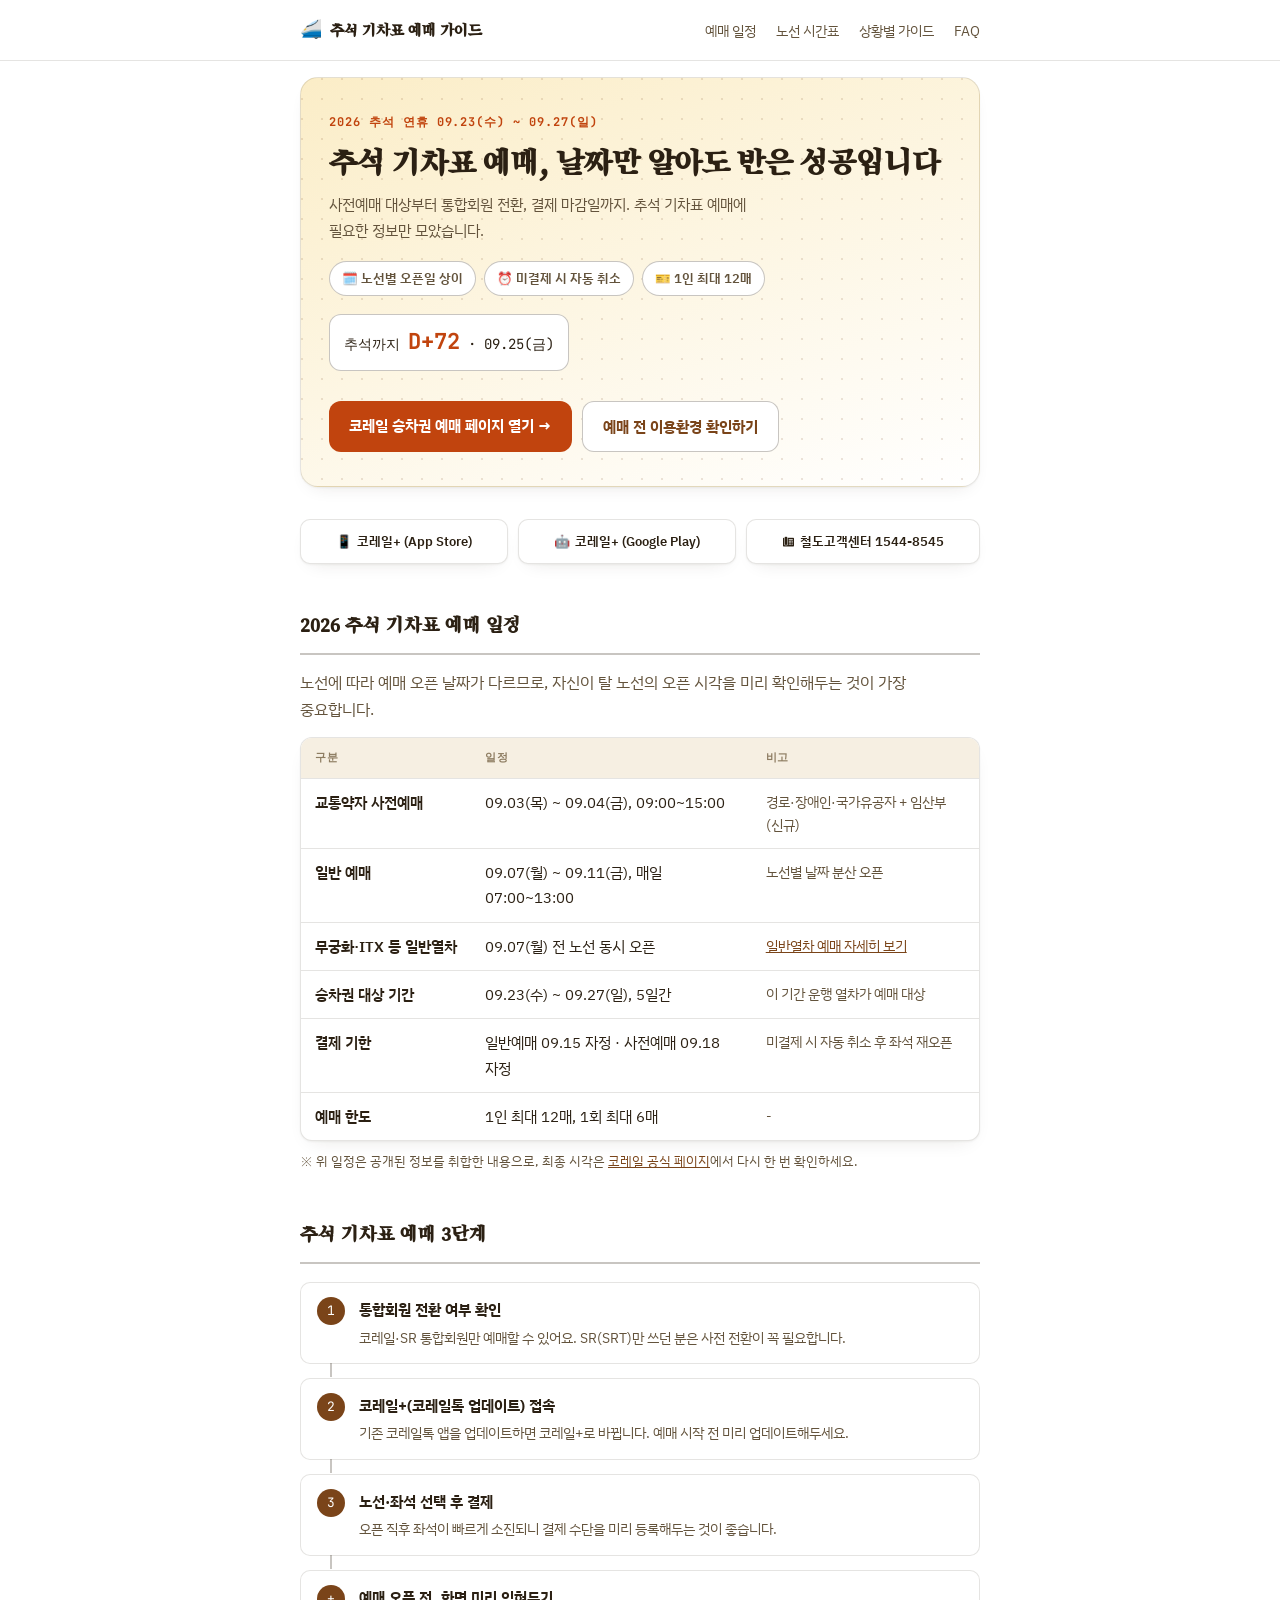
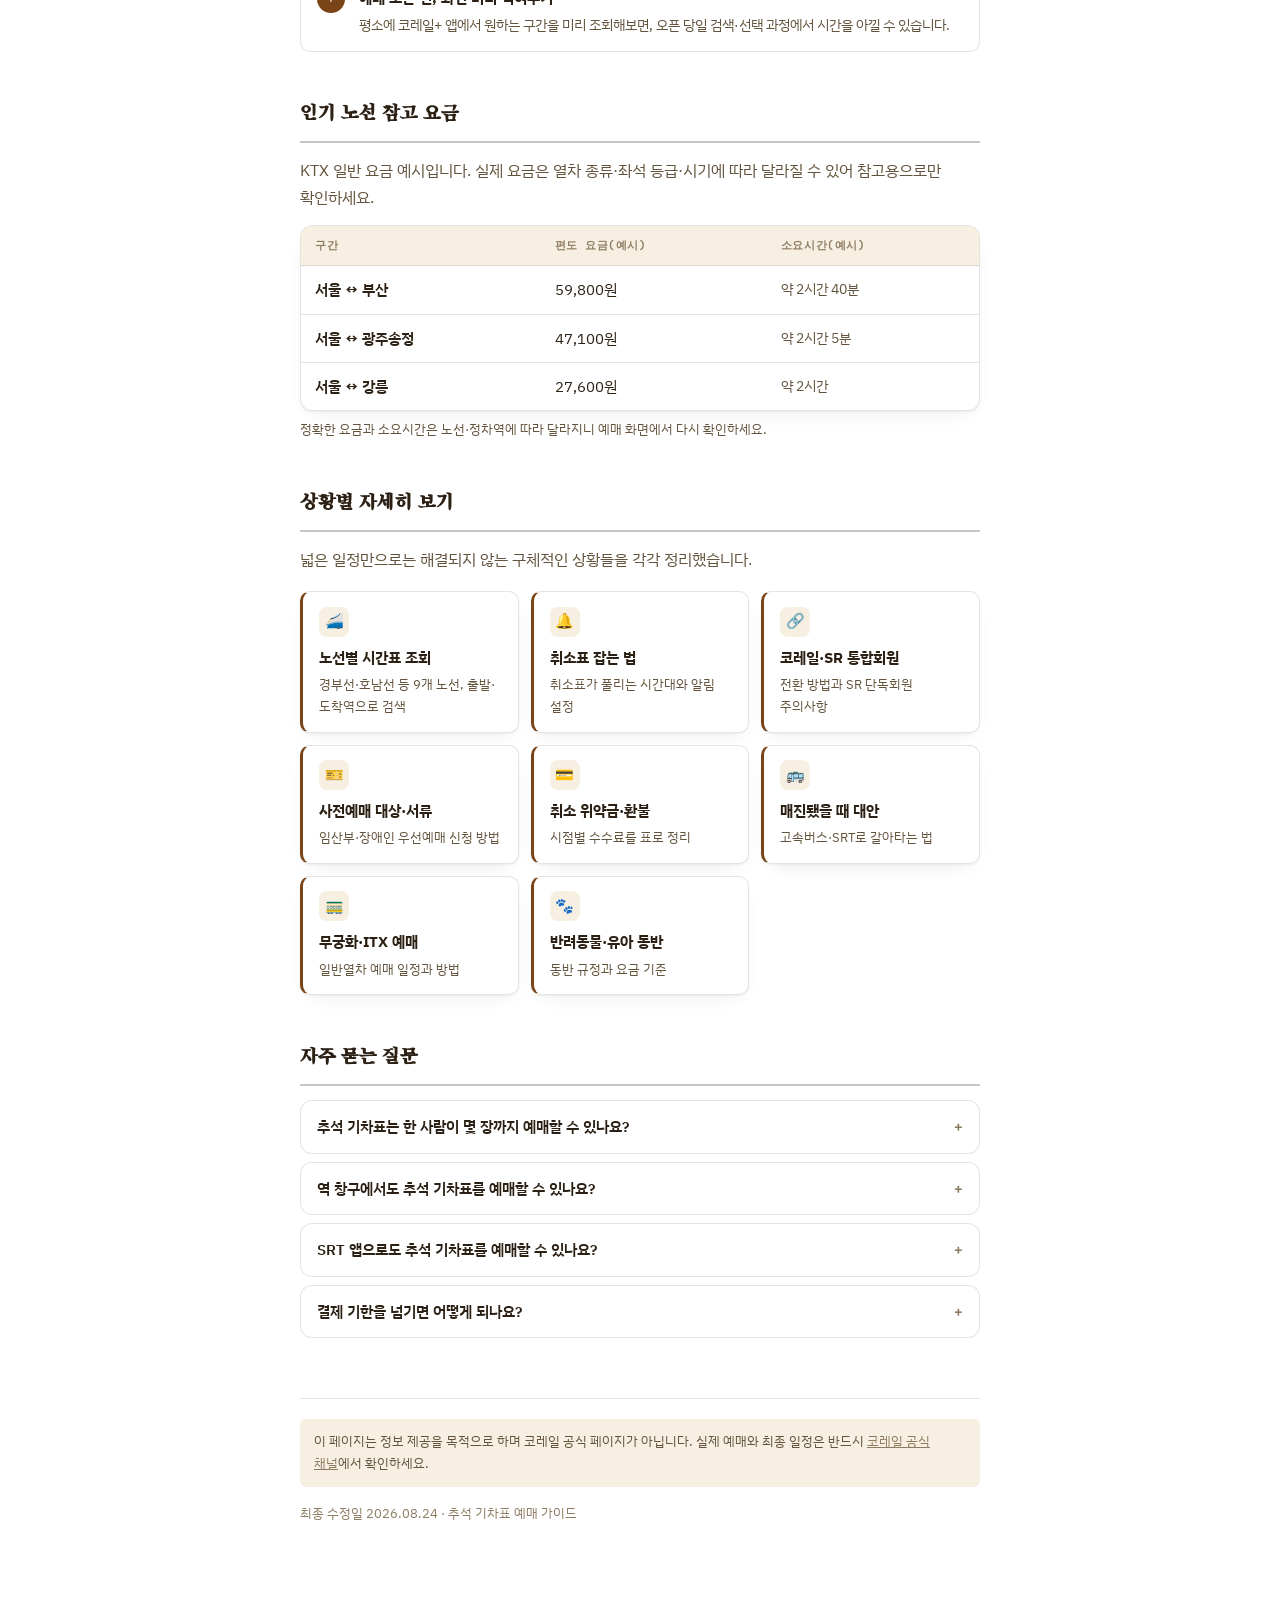
==== commit a2d85195: "Improve landing page UI: hero tags, mobile fact tables, consistent card icons - Add fact chip row + " ====
--- a/index.html
+++ b/index.html
@@ -54,6 +54,11 @@
     <div class="eyebrow">2026 추석 연휴 09.23(수) ~ 09.27(일)</div>
     <h1>추석 기차표 예매, 날짜만 알아도 반은 성공입니다</h1>
     <p>사전예매 대상부터 통합회원 전환, 결제 마감일까지. 추석 기차표 예매에 필요한 정보만 모았습니다.</p>
+    <div class="hero-tags">
+      <span class="tag">🗓️ 노선별 오픈일 상이</span>
+      <span class="tag">⏰ 미결제 시 자동 취소</span>
+      <span class="tag">🎫 1인 최대 12매</span>
+    </div>
     <div class="dday" id="dday">
       <span>추석까지</span><b id="dday-num">D-32</b><span>· 09.25(금)</span>
     </div>
@@ -120,14 +125,14 @@
     <h2>상황별 자세히 보기</h2>
     <p>넓은 일정만으로는 해결되지 않는 구체적인 상황들을 각각 정리했습니다.</p>
     <div class="grid">
-      <a class="gcard" href="timetable.html" style="border-left:3px solid var(--persimmon);"><div class="t">🚄 노선별 시간표 조회</div><div class="d">경부선·호남선 등 9개 노선, 출발·도착역으로 검색</div></a>
-      <a class="gcard" href="cancel-ticket.html"><div class="t">취소표 잡는 법</div><div class="d">취소표가 풀리는 시간대와 알림 설정</div></a>
-      <a class="gcard" href="member-integration.html"><div class="t">코레일·SR 통합회원</div><div class="d">전환 방법과 SR 단독회원 주의사항</div></a>
-      <a class="gcard" href="priority-booking.html"><div class="t">사전예매 대상·서류</div><div class="d">임산부·장애인 우선예매 신청 방법</div></a>
-      <a class="gcard" href="refund-penalty.html"><div class="t">취소 위약금·환불</div><div class="d">시점별 수수료를 표로 정리</div></a>
-      <a class="gcard" href="alternative-transport.html"><div class="t">매진됐을 때 대안</div><div class="d">고속버스·SRT로 갈아타는 법</div></a>
-      <a class="gcard" href="general-train.html"><div class="t">무궁화·ITX 예매</div><div class="d">일반열차 예매 일정과 방법</div></a>
-      <a class="gcard" href="pet-child.html"><div class="t">반려동물·유아 동반</div><div class="d">동반 규정과 요금 기준</div></a>
+      <a class="gcard" href="timetable.html"><span class="gi">🚄</span><div class="t">노선별 시간표 조회</div><div class="d">경부선·호남선 등 9개 노선, 출발·도착역으로 검색</div></a>
+      <a class="gcard" href="cancel-ticket.html"><span class="gi">🔔</span><div class="t">취소표 잡는 법</div><div class="d">취소표가 풀리는 시간대와 알림 설정</div></a>
+      <a class="gcard" href="member-integration.html"><span class="gi">🔗</span><div class="t">코레일·SR 통합회원</div><div class="d">전환 방법과 SR 단독회원 주의사항</div></a>
+      <a class="gcard" href="priority-booking.html"><span class="gi">🎫</span><div class="t">사전예매 대상·서류</div><div class="d">임산부·장애인 우선예매 신청 방법</div></a>
+      <a class="gcard" href="refund-penalty.html"><span class="gi">💳</span><div class="t">취소 위약금·환불</div><div class="d">시점별 수수료를 표로 정리</div></a>
+      <a class="gcard" href="alternative-transport.html"><span class="gi">🚌</span><div class="t">매진됐을 때 대안</div><div class="d">고속버스·SRT로 갈아타는 법</div></a>
+      <a class="gcard" href="general-train.html"><span class="gi">🚃</span><div class="t">무궁화·ITX 예매</div><div class="d">일반열차 예매 일정과 방법</div></a>
+      <a class="gcard" href="pet-child.html"><span class="gi">🐾</span><div class="t">반려동물·유아 동반</div><div class="d">동반 규정과 요금 기준</div></a>
     </div>
   </section>
 
--- a/assets/style.css
+++ b/assets/style.css
@@ -74,7 +74,10 @@
 /* hero */
 .hero{
   margin:16px 0 32px;
-  background:linear-gradient(160deg,var(--moon-bg),var(--paper-raised));
+  background-image:
+    radial-gradient(circle at 1px 1px, color-mix(in srgb, var(--rail) 14%, transparent) 1.5px, transparent 0),
+    linear-gradient(160deg,var(--moon-bg),var(--paper-raised));
+  background-size:20px 20px, 100% 100%;
   color:var(--ink);
   border:1px solid var(--border);
   border-radius:8px;
@@ -83,7 +86,14 @@
 }
 .hero .eyebrow{font-family:var(--font-mono);font-size:12px;letter-spacing:0.08em;text-transform:uppercase;color:var(--persimmon);font-weight:700;}
 .hero h1{font-size:clamp(24px,5vw,32px);margin:10px 0 8px;line-height:1.3;color:var(--ink);}
-.hero p{margin:0 0 18px;color:var(--ink-soft);font-size:15px;max-width:48ch;}
+.hero p{margin:0 0 16px;color:var(--ink-soft);font-size:15px;max-width:48ch;}
+.hero-tags{display:flex;flex-wrap:wrap;gap:8px;margin:0 0 18px;}
+.tag{
+  display:inline-flex;align-items:center;gap:6px;
+  background:var(--paper-raised);border:1px solid var(--border-strong);
+  color:var(--ink-soft);font-size:12.5px;font-weight:600;
+  padding:6px 12px;border-radius:999px;
+}
 .dday{
   display:inline-flex;align-items:baseline;gap:8px;
   background:var(--paper-raised);border:1px solid var(--border-strong);
@@ -157,17 +167,26 @@
 table.facts td.note{color:var(--ink-soft);font-size:13.5px;}
 
 /* 3-step guide */
-.steps{display:flex;flex-direction:column;gap:10px;margin:18px 0;}
-.step{display:flex;gap:14px;align-items:flex-start;background:var(--paper-raised);border:1px solid var(--border);border-radius:6px;padding:14px 16px;}
-.step .n{flex:0 0 auto;width:28px;height:28px;border-radius:50%;background:var(--rail);color:#fff;font-family:var(--font-mono);font-size:13px;display:flex;align-items:center;justify-content:center;}
+.steps{display:flex;flex-direction:column;gap:14px;margin:18px 0;}
+.step{position:relative;display:flex;gap:14px;align-items:flex-start;background:var(--paper-raised);border:1px solid var(--border);border-radius:6px;padding:14px 16px;}
+.step .n{flex:0 0 auto;width:28px;height:28px;border-radius:50%;background:var(--rail);color:#fff;font-family:var(--font-mono);font-size:13px;display:flex;align-items:center;justify-content:center;position:relative;z-index:1;}
 .step .t{font-weight:700;font-size:15px;margin-bottom:2px;}
 .step .d{font-size:13.5px;color:var(--ink-soft);}
+.step:not(:last-child)::after{
+  content:"";position:absolute;left:29px;top:100%;width:2px;height:14px;
+  background:var(--border-strong);
+}
 
 /* related grid */
 .grid{display:grid;grid-template-columns:repeat(auto-fit,minmax(200px,1fr));gap:12px;margin:18px 0;}
 .gcard{
-  display:block;background:var(--paper-raised);border:1px solid var(--border);border-radius:6px;
+  display:block;background:var(--paper-raised);border:1px solid var(--border);border-left:3px solid var(--rail);border-radius:6px;
   padding:14px 16px;text-decoration:none;box-shadow:var(--shadow);
+}
+.gcard .gi{
+  display:inline-flex;align-items:center;justify-content:center;
+  width:30px;height:30px;border-radius:8px;background:var(--paper-sunk);
+  font-size:15px;margin-bottom:8px;
 }
 .gcard .t{font-weight:700;font-size:14.5px;color:var(--ink);margin-bottom:4px;}
 .gcard .d{font-size:12.5px;color:var(--ink-soft);}
@@ -210,6 +229,11 @@
 
 a{transition:color 0.15s ease;}
 
+a:focus-visible,summary:focus-visible,.gcard:focus-visible,.quicklinks a:focus-visible{
+  outline:2px solid var(--persimmon);outline-offset:2px;border-radius:4px;
+}
+.cta:focus-visible{outline:2px solid var(--ink);outline-offset:3px;}
+
 .cta{transition:transform 0.18s cubic-bezier(.22,.9,.32,1), box-shadow 0.18s ease, filter 0.18s ease;}
 .cta:hover{transform:translateY(-2px);box-shadow:0 10px 20px -10px color-mix(in srgb, var(--persimmon) 55%, transparent);}
 .cta:active{transform:translateY(0);}
@@ -231,4 +255,25 @@
 @media (max-width:560px){
   .wrap{padding:0 16px 80px;}
   .hero{padding:26px 20px;}
-}
+
+  /* stack fact tables into label/value/note cards instead of horizontal scroll */
+  .tbl-wrap{border:none;box-shadow:none;background:transparent;overflow:visible;}
+  table.facts{min-width:0;}
+  table.facts thead{
+    position:absolute;width:1px;height:1px;padding:0;margin:-1px;overflow:hidden;
+    clip:rect(0,0,0,0);white-space:nowrap;border:0;
+  }
+  table.facts,table.facts tbody,table.facts tr,table.facts td{display:block;width:100%;}
+  table.facts tr{
+    background:var(--paper-raised);border:1px solid var(--border);border-left:3px solid var(--rail);
+    border-radius:8px;box-shadow:var(--shadow);margin-bottom:10px;padding:12px 14px;
+  }
+  table.facts tr:last-child{margin-bottom:0;}
+  table.facts td{border-bottom:none;padding:3px 0;white-space:normal;}
+  table.facts td.label{
+    font-family:var(--font-mono);font-size:11px;letter-spacing:0.04em;text-transform:uppercase;
+    color:var(--ink-faint);font-weight:600;
+  }
+  table.facts td:not(.label):not(.note){font-size:15px;color:var(--ink);font-weight:600;}
+  table.facts td.note{font-size:13px;padding-top:2px;}
+}
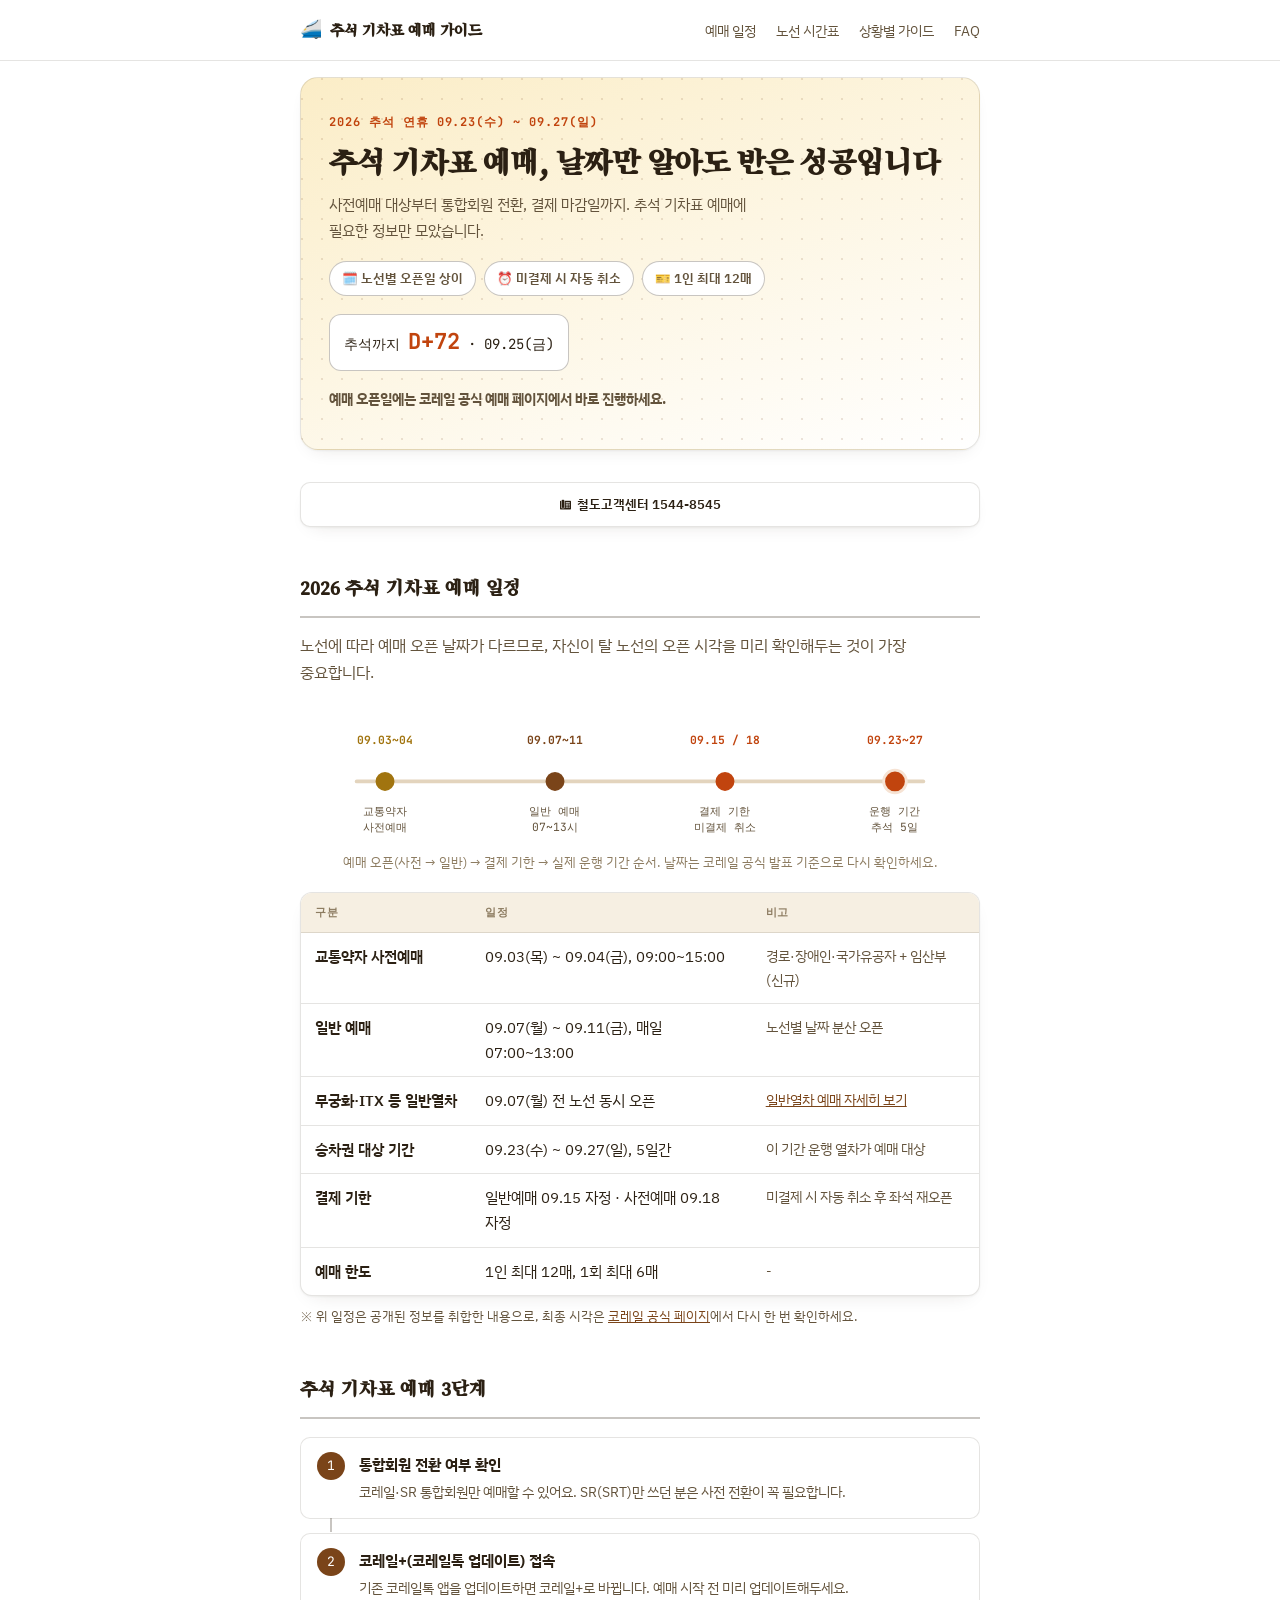
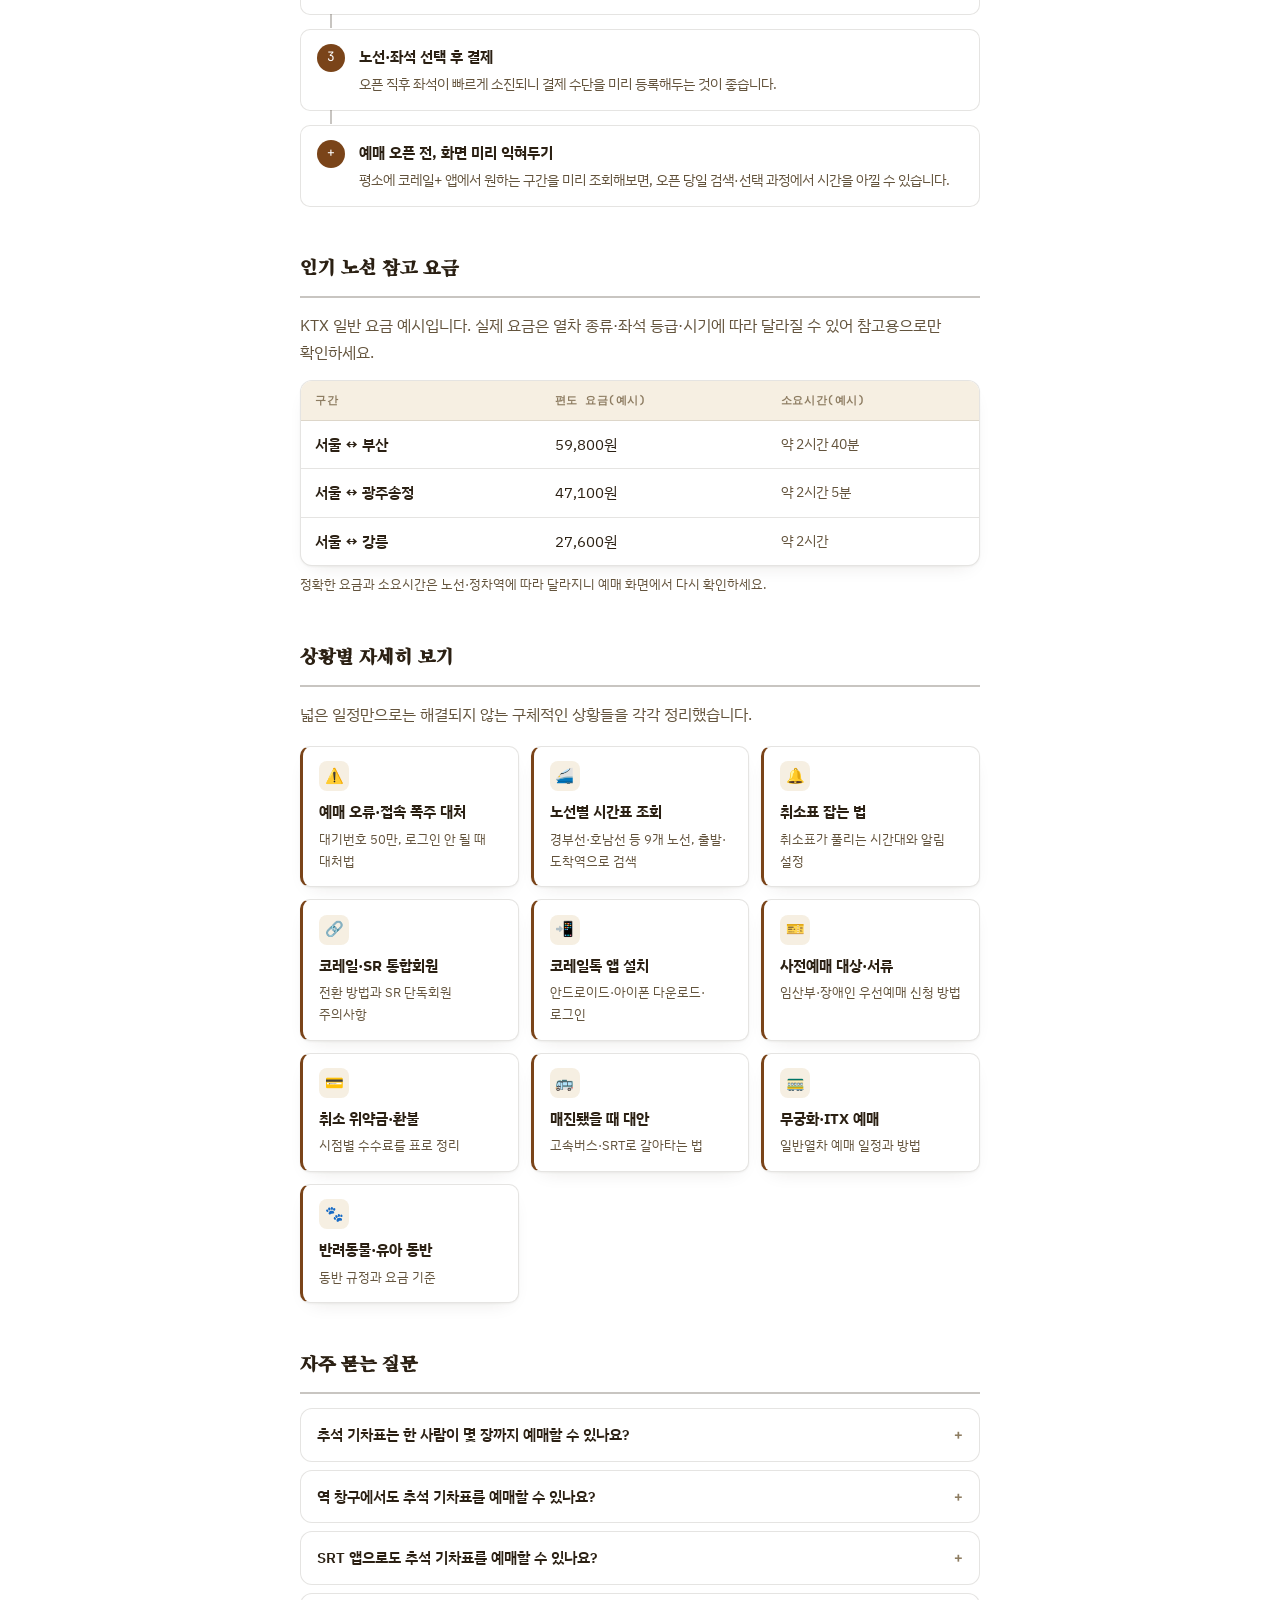
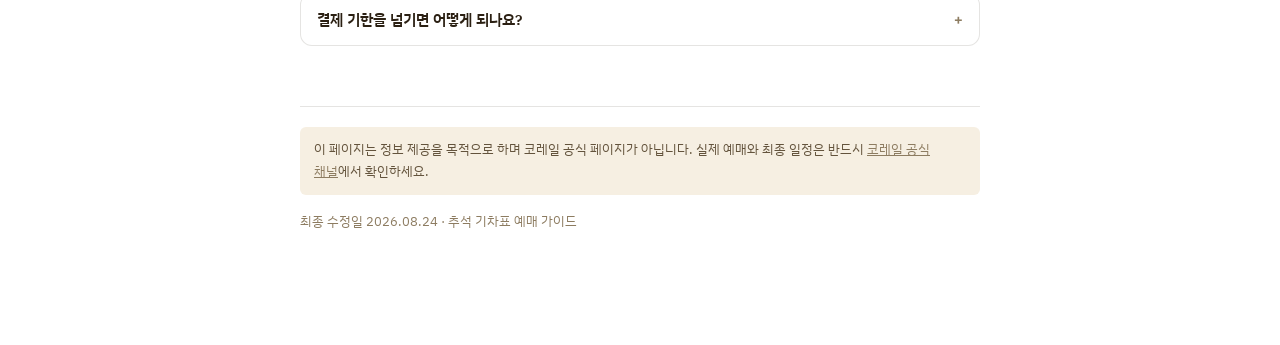
==== commit c5a55788: "광고 게이팅 도입 + 취소표·앱설치 콘텐츠 보강 + URL 확장자 제거 - 정적 사이트용 트래픽 게이팅(assets/traffic-gate.js): 유료 광고 유입   (네이버 n" ====
--- a/index.html
+++ b/index.html
@@ -31,17 +31,16 @@
 <link rel="preconnect" href="https://fonts.gstatic.com" crossorigin>
 <link href="https://fonts.googleapis.com/css2?family=Song+Myung&family=IBM+Plex+Sans+KR:wght@400;500;600;700&family=JetBrains+Mono:wght@400;600;700&display=swap" rel="stylesheet">
 <link rel="stylesheet" href="assets/style.css">
-<script async src="https://pagead2.googlesyndication.com/pagead/js/adsbygoogle.js?client=ca-pub-9196149361612087"
-     crossorigin="anonymous"></script>
+<script src="assets/traffic-gate.js"></script>
 </head>
 <body>
 
 <div class="topbar">
   <div class="topbar-inner">
-    <a class="brand" href="index.html"><span class="flag">🚄</span>추석 기차표 예매 가이드</a>
+    <a class="brand" href="/"><span class="flag">🚄</span>추석 기차표 예매 가이드</a>
     <nav>
       <a href="#schedule">예매 일정</a>
-      <a href="timetable.html">노선 시간표</a>
+      <a href="timetable">노선 시간표</a>
       <a href="#guides">상황별 가이드</a>
       <a href="#faq">FAQ</a>
     </nav>
@@ -63,28 +62,62 @@
       <span>추석까지</span><b id="dday-num">D-32</b><span>· 09.25(금)</span>
     </div>
     <br>
-    <div class="btn-row">
-      <a class="cta" href="https://bt.korail.com/holiday/main">코레일 승차권 예매 페이지 열기 →</a>
-      <a class="cta on-dark secondary" href="https://www.korail.com/ticket/guest/notice/25563">예매 전 이용환경 확인하기</a>
+    <p style="margin:0 0 4px;font-size:14px;"><strong>예매 오픈일에는 코레일 공식 예매 페이지에서 바로 진행하세요.</strong></p>
+    <div class="btn-row" data-paid-only>
+      <a class="cta" href="https://bt.korail.com/holiday/main" rel="noopener noreferrer sponsored">코레일 승차권 예매 페이지 열기 →</a>
+      <a class="cta on-dark secondary" href="https://www.korail.com/ticket/guest/notice/25563" rel="noopener noreferrer sponsored">예매 전 이용환경 확인하기</a>
     </div>
   </div>
 
   <div class="quicklinks">
-    <a href="https://apps.apple.com/kr/app/id1000558562"><span class="ic">📱</span>코레일+ (App Store)</a>
-    <a href="https://play.google.com/store/apps/details?id=com.korail.talk"><span class="ic">🤖</span>코레일+ (Google Play)</a>
+    <a href="https://apps.apple.com/kr/app/id1000558562" rel="noopener noreferrer sponsored" data-paid-only><span class="ic">📱</span>코레일+ (App Store)</a>
+    <a href="https://play.google.com/store/apps/details?id=com.korail.talk" rel="noopener noreferrer sponsored" data-paid-only><span class="ic">🤖</span>코레일+ (Google Play)</a>
     <a href="tel:15448545"><span class="ic">☎</span>철도고객센터 1544-8545</a>
   </div>
 
   <section class="block" id="schedule">
     <h2>2026 추석 기차표 예매 일정</h2>
     <p>노선에 따라 예매 오픈 날짜가 다르므로, 자신이 탈 노선의 오픈 시각을 미리 확인해두는 것이 가장 중요합니다.</p>
+    <figure class="figure">
+      <svg viewBox="0 0 720 150" role="img" aria-labelledby="tl-title" xmlns="http://www.w3.org/2000/svg">
+        <title id="tl-title">2026 추석 기차표 예매 일정 타임라인: 교통약자 사전예매 09.03~04, 일반예매 09.07~11, 결제기한 09.15/09.18, 운행기간 09.23~27</title>
+        <line x1="60" y1="82" x2="660" y2="82" stroke="#e3d4bd" stroke-width="4" stroke-linecap="round"/>
+        <g font-family="'JetBrains Mono',monospace" text-anchor="middle">
+          <g>
+            <circle cx="90" cy="82" r="10" fill="#a1740f"/>
+            <text x="90" y="42" font-size="12" font-weight="700" fill="#a1740f">09.03~04</text>
+            <text x="90" y="118" font-size="12" fill="#63533c">교통약자</text>
+            <text x="90" y="134" font-size="12" fill="#63533c">사전예매</text>
+          </g>
+          <g>
+            <circle cx="270" cy="82" r="10" fill="#7a4419"/>
+            <text x="270" y="42" font-size="12" font-weight="700" fill="#7a4419">09.07~11</text>
+            <text x="270" y="118" font-size="12" fill="#63533c">일반 예매</text>
+            <text x="270" y="134" font-size="12" fill="#63533c">07~13시</text>
+          </g>
+          <g>
+            <circle cx="450" cy="82" r="10" fill="#c1440e"/>
+            <text x="450" y="42" font-size="12" font-weight="700" fill="#c1440e">09.15 / 18</text>
+            <text x="450" y="118" font-size="12" fill="#63533c">결제 기한</text>
+            <text x="450" y="134" font-size="12" fill="#63533c">미결제 취소</text>
+          </g>
+          <g>
+            <circle cx="630" cy="82" r="12" fill="#c1440e" stroke="#f6e3d4" stroke-width="3"/>
+            <text x="630" y="42" font-size="12" font-weight="700" fill="#c1440e">09.23~27</text>
+            <text x="630" y="118" font-size="12" fill="#63533c">운행 기간</text>
+            <text x="630" y="134" font-size="12" fill="#63533c">추석 5일</text>
+          </g>
+        </g>
+      </svg>
+      <figcaption>예매 오픈(사전 → 일반) → 결제 기한 → 실제 운행 기간 순서. 날짜는 코레일 공식 발표 기준으로 다시 확인하세요.</figcaption>
+    </figure>
     <div class="tbl-wrap">
       <table class="facts">
         <thead><tr><th>구분</th><th>일정</th><th>비고</th></tr></thead>
         <tbody>
           <tr><td class="label">교통약자 사전예매</td><td>09.03(목) ~ 09.04(금), 09:00~15:00</td><td class="note">경로·장애인·국가유공자 + 임산부(신규)</td></tr>
           <tr><td class="label">일반 예매</td><td>09.07(월) ~ 09.11(금), 매일 07:00~13:00</td><td class="note">노선별 날짜 분산 오픈</td></tr>
-          <tr><td class="label">무궁화·ITX 등 일반열차</td><td>09.07(월) 전 노선 동시 오픈</td><td class="note"><a href="general-train.html">일반열차 예매 자세히 보기</a></td></tr>
+          <tr><td class="label">무궁화·ITX 등 일반열차</td><td>09.07(월) 전 노선 동시 오픈</td><td class="note"><a href="general-train">일반열차 예매 자세히 보기</a></td></tr>
           <tr><td class="label">승차권 대상 기간</td><td>09.23(수) ~ 09.27(일), 5일간</td><td class="note">이 기간 운행 열차가 예매 대상</td></tr>
           <tr><td class="label">결제 기한</td><td>일반예매 09.15 자정 · 사전예매 09.18 자정</td><td class="note">미결제 시 자동 취소 후 좌석 재오픈</td></tr>
           <tr><td class="label">예매 한도</td><td>1인 최대 12매, 1회 최대 6매</td><td class="note">-</td></tr>
@@ -125,14 +158,16 @@
     <h2>상황별 자세히 보기</h2>
     <p>넓은 일정만으로는 해결되지 않는 구체적인 상황들을 각각 정리했습니다.</p>
     <div class="grid">
-      <a class="gcard" href="timetable.html"><span class="gi">🚄</span><div class="t">노선별 시간표 조회</div><div class="d">경부선·호남선 등 9개 노선, 출발·도착역으로 검색</div></a>
-      <a class="gcard" href="cancel-ticket.html"><span class="gi">🔔</span><div class="t">취소표 잡는 법</div><div class="d">취소표가 풀리는 시간대와 알림 설정</div></a>
-      <a class="gcard" href="member-integration.html"><span class="gi">🔗</span><div class="t">코레일·SR 통합회원</div><div class="d">전환 방법과 SR 단독회원 주의사항</div></a>
-      <a class="gcard" href="priority-booking.html"><span class="gi">🎫</span><div class="t">사전예매 대상·서류</div><div class="d">임산부·장애인 우선예매 신청 방법</div></a>
-      <a class="gcard" href="refund-penalty.html"><span class="gi">💳</span><div class="t">취소 위약금·환불</div><div class="d">시점별 수수료를 표로 정리</div></a>
-      <a class="gcard" href="alternative-transport.html"><span class="gi">🚌</span><div class="t">매진됐을 때 대안</div><div class="d">고속버스·SRT로 갈아타는 법</div></a>
-      <a class="gcard" href="general-train.html"><span class="gi">🚃</span><div class="t">무궁화·ITX 예매</div><div class="d">일반열차 예매 일정과 방법</div></a>
-      <a class="gcard" href="pet-child.html"><span class="gi">🐾</span><div class="t">반려동물·유아 동반</div><div class="d">동반 규정과 요금 기준</div></a>
+      <a class="gcard" href="booking-error"><span class="gi">⚠️</span><div class="t">예매 오류·접속 폭주 대처</div><div class="d">대기번호 50만, 로그인 안 될 때 대처법</div></a>
+      <a class="gcard" href="timetable"><span class="gi">🚄</span><div class="t">노선별 시간표 조회</div><div class="d">경부선·호남선 등 9개 노선, 출발·도착역으로 검색</div></a>
+      <a class="gcard" href="cancel-ticket"><span class="gi">🔔</span><div class="t">취소표 잡는 법</div><div class="d">취소표가 풀리는 시간대와 알림 설정</div></a>
+      <a class="gcard" href="member-integration"><span class="gi">🔗</span><div class="t">코레일·SR 통합회원</div><div class="d">전환 방법과 SR 단독회원 주의사항</div></a>
+      <a class="gcard" href="korailtalk-install"><span class="gi">📲</span><div class="t">코레일톡 앱 설치</div><div class="d">안드로이드·아이폰 다운로드·로그인</div></a>
+      <a class="gcard" href="priority-booking"><span class="gi">🎫</span><div class="t">사전예매 대상·서류</div><div class="d">임산부·장애인 우선예매 신청 방법</div></a>
+      <a class="gcard" href="refund-penalty"><span class="gi">💳</span><div class="t">취소 위약금·환불</div><div class="d">시점별 수수료를 표로 정리</div></a>
+      <a class="gcard" href="alternative-transport"><span class="gi">🚌</span><div class="t">매진됐을 때 대안</div><div class="d">고속버스·SRT로 갈아타는 법</div></a>
+      <a class="gcard" href="general-train"><span class="gi">🚃</span><div class="t">무궁화·ITX 예매</div><div class="d">일반열차 예매 일정과 방법</div></a>
+      <a class="gcard" href="pet-child"><span class="gi">🐾</span><div class="t">반려동물·유아 동반</div><div class="d">동반 규정과 요금 기준</div></a>
     </div>
   </section>
 
@@ -150,7 +185,7 @@
       </details>
       <details>
         <summary>SRT 앱으로도 추석 기차표를 예매할 수 있나요?</summary>
-        <div class="a">코레일·SR 통합 이후에는 SR 앱 단독이 아니라 통합회원 전환을 마쳐야 코레일+·코레일톡·SRT 앱 어디서든 양사 열차를 예매할 수 있습니다. 자세한 내용은 <a href="member-integration.html">통합회원 전환 안내</a>를 확인하세요.</div>
+        <div class="a">코레일·SR 통합 이후에는 SR 앱 단독이 아니라 통합회원 전환을 마쳐야 코레일+·코레일톡·SRT 앱 어디서든 양사 열차를 예매할 수 있습니다. 자세한 내용은 <a href="member-integration">통합회원 전환 안내</a>를 확인하세요.</div>
       </details>
       <details>
         <summary>결제 기한을 넘기면 어떻게 되나요?</summary>
--- a/assets/style.css
+++ b/assets/style.css
@@ -277,3 +277,17 @@
   table.facts td:not(.label):not(.note){font-size:15px;color:var(--ink);font-weight:600;}
   table.facts td.note{font-size:13px;padding-top:2px;}
 }
+
+/* ── 트래픽 소스 게이팅 (assets/traffic-gate.js) ──
+   기본 숨김 = 다이렉트/심사 화면(CTA·앱링크 비노출). html.is-paid(유료 광고 유입)에서만 노출.
+   래퍼의 원래 display(flex)를 명시적으로 되살린다(revert는 author 값이 아니라 UA 값으로 돌아가므로 안 씀). */
+[data-paid-only]{display:none !important;}
+html.is-paid .btn-row[data-paid-only],
+html.is-paid .quicklinks[data-paid-only]{display:flex !important;}
+html.is-paid .quicklinks a[data-paid-only]{display:block !important;}
+html.is-paid a.cta[data-paid-only]{display:inline-block !important;}
+
+/* 인포그래픽 SVG 공통 (원본 제작, 가을톤) */
+.figure{margin:18px 0;}
+.figure svg{width:100%;height:auto;display:block;}
+.figure figcaption{font-size:12.5px;color:var(--ink-faint);margin-top:6px;text-align:center;}
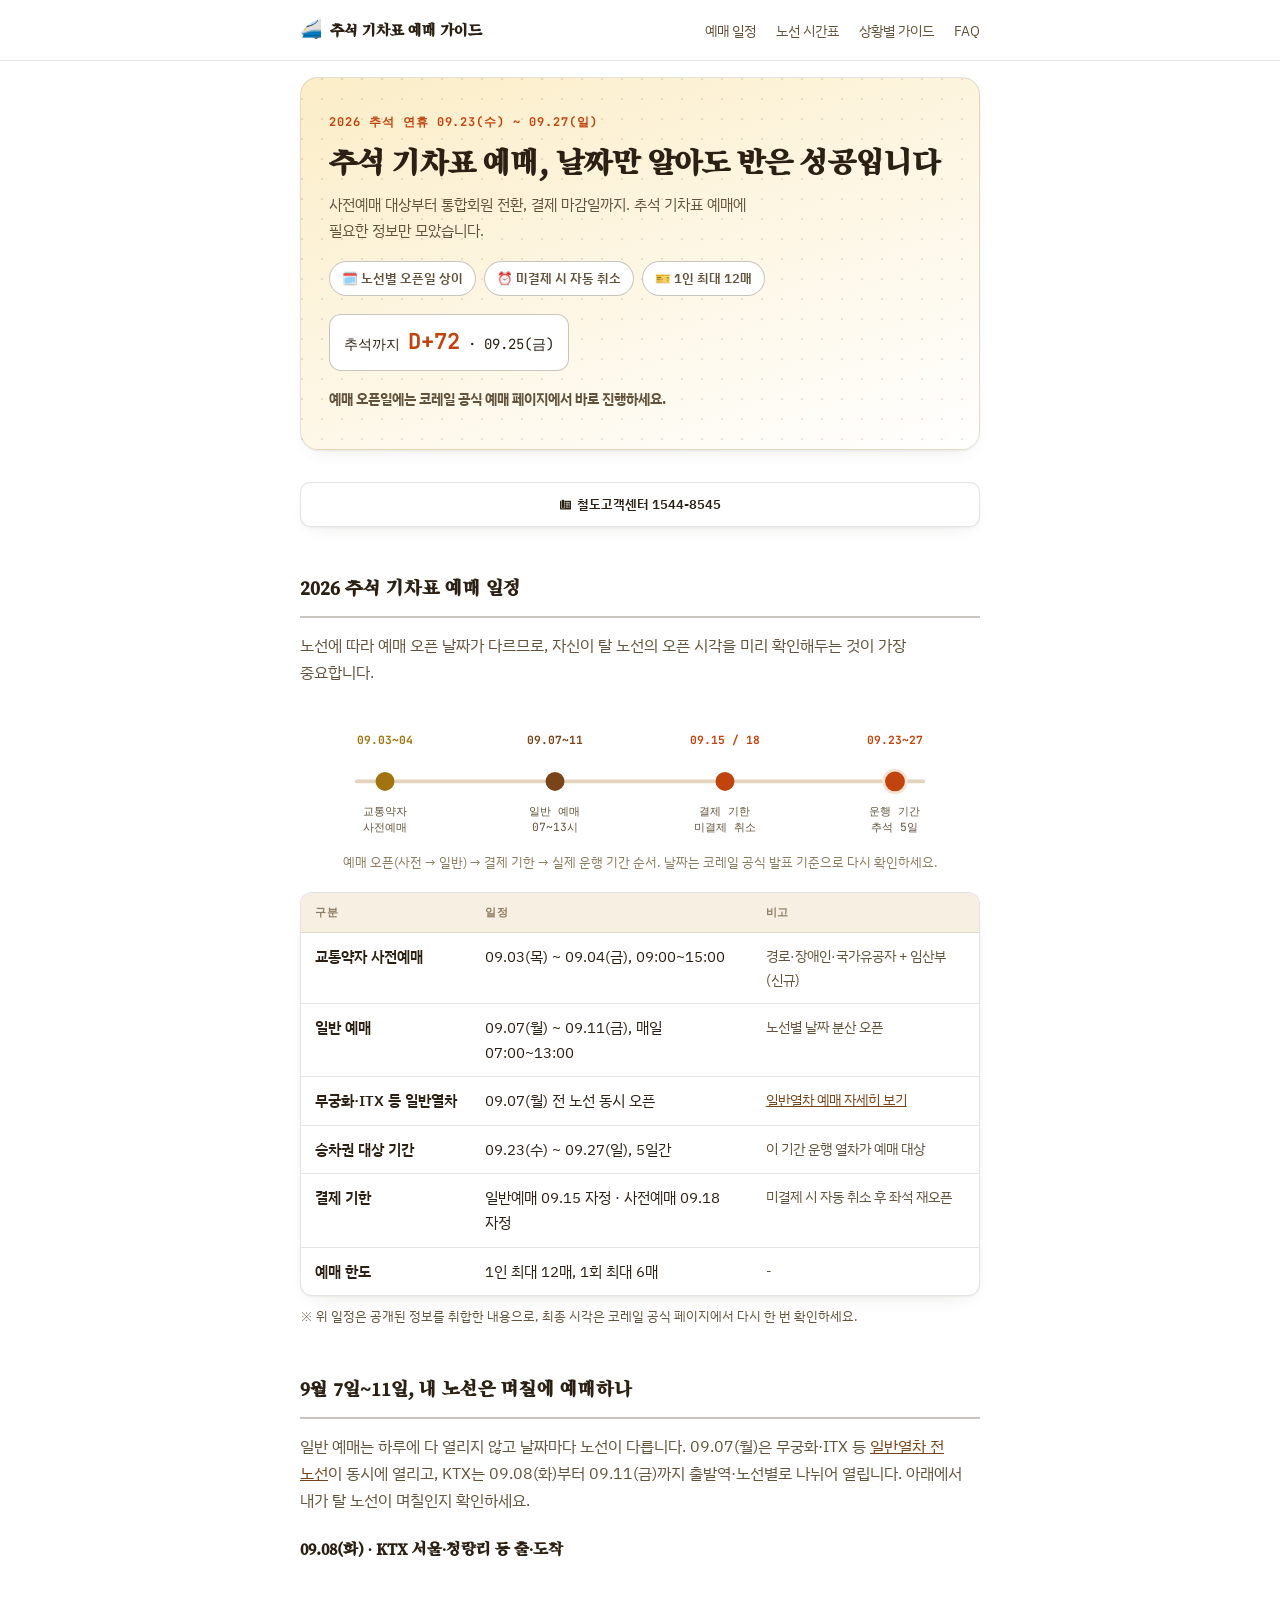
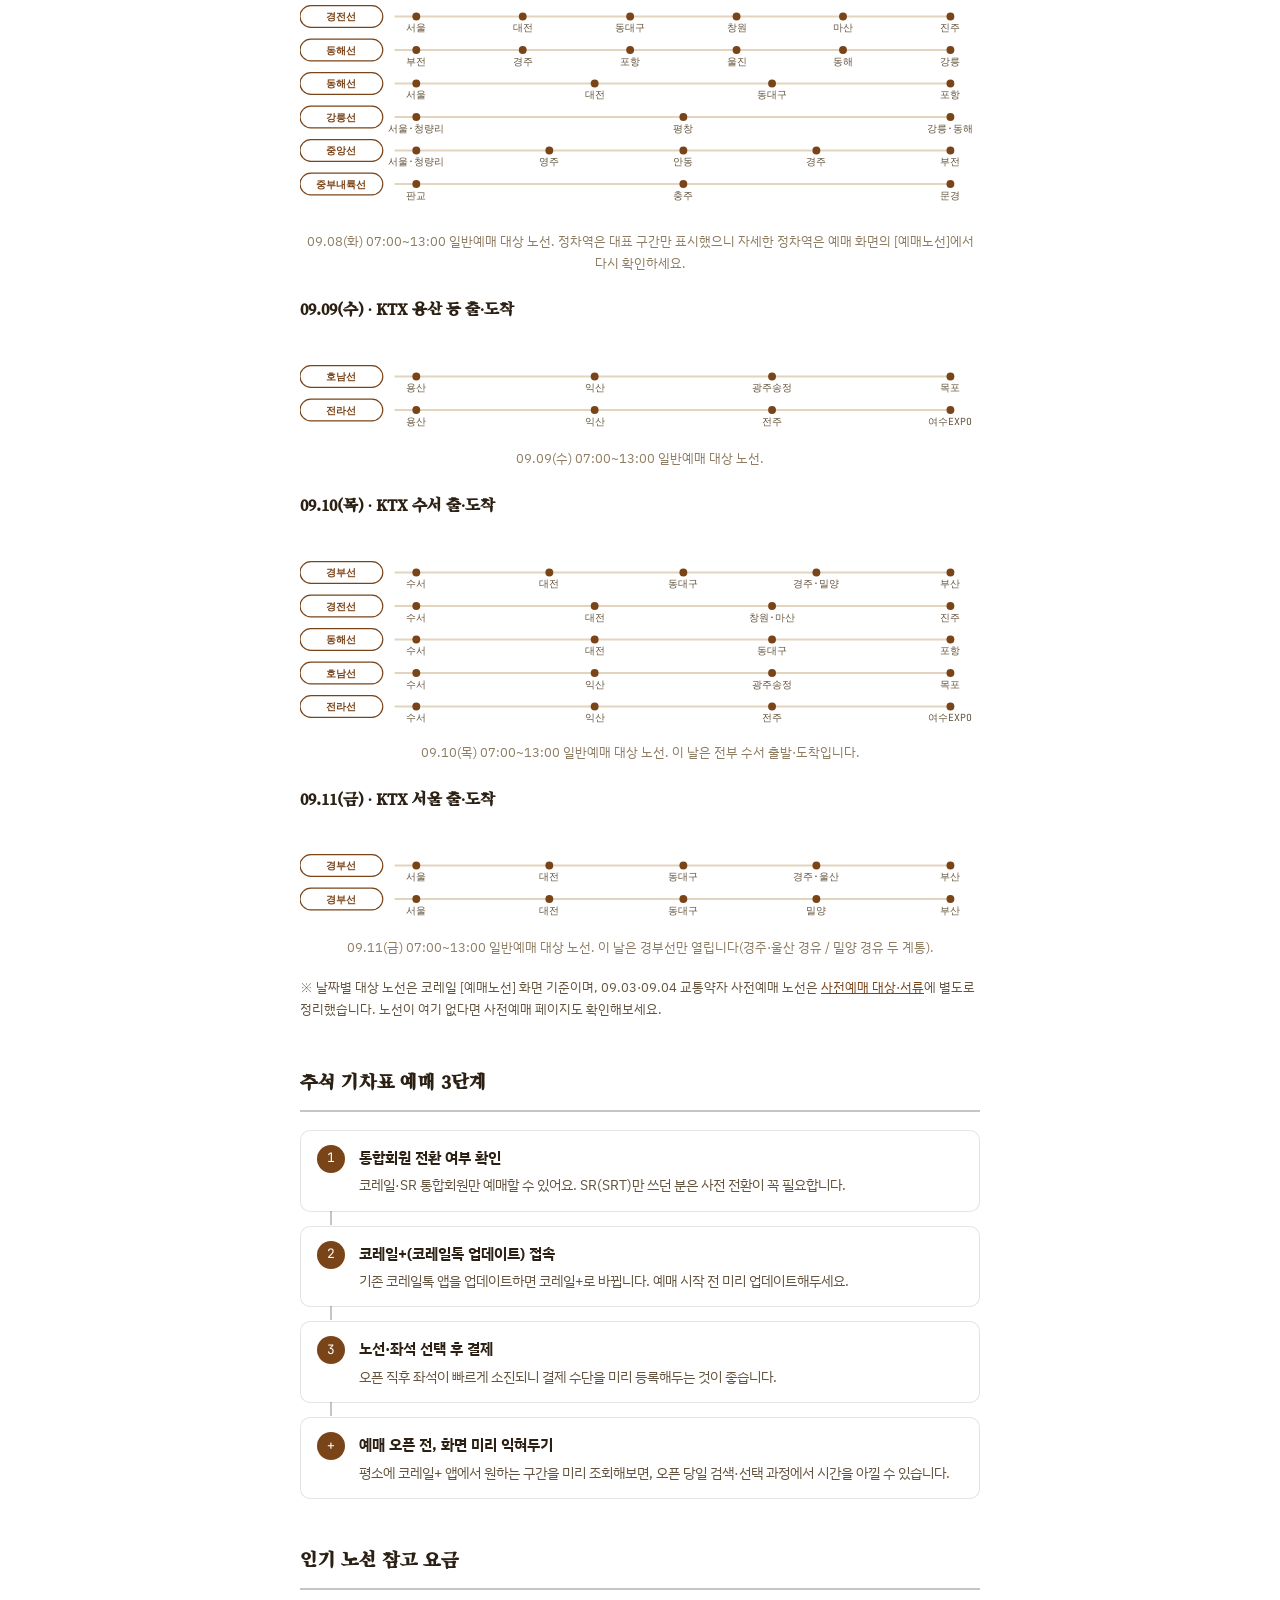
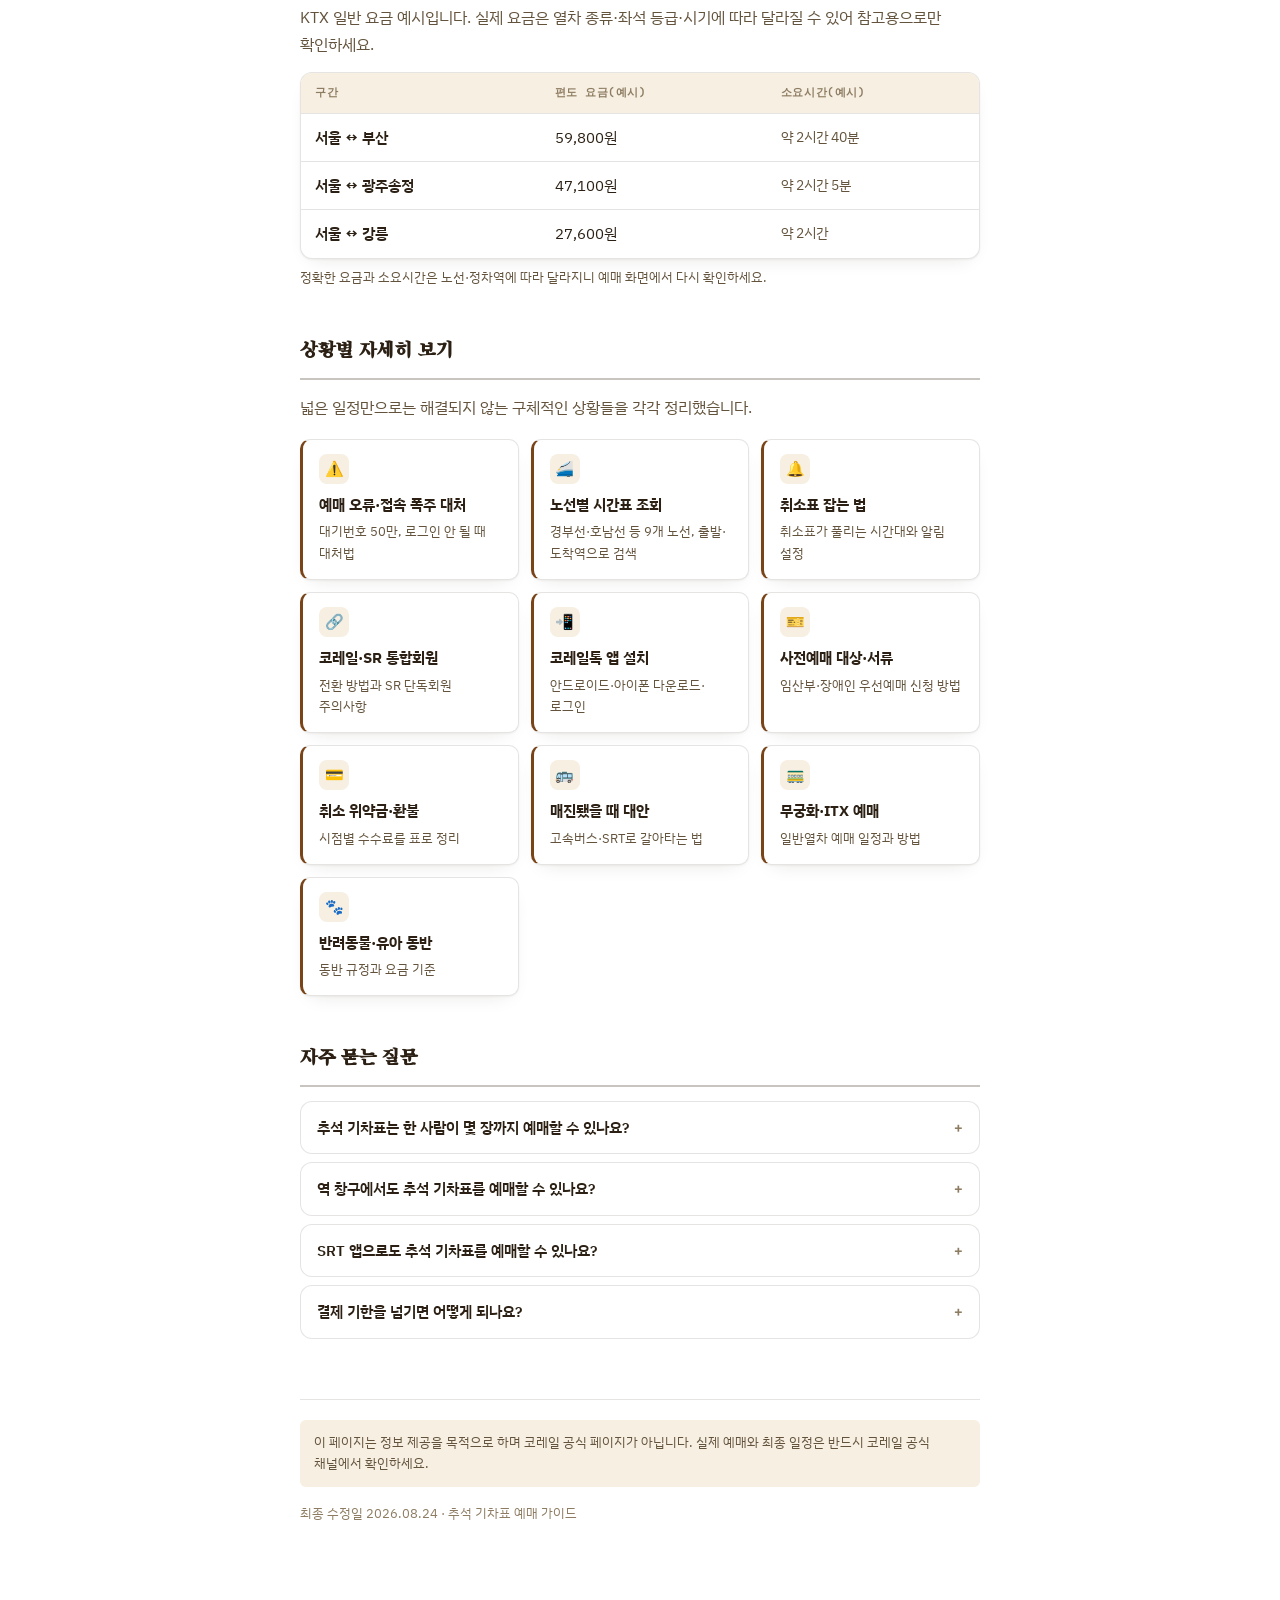
==== commit ce810941: "전 페이지 CTA 게이팅 전수 적용 + 노선도 SVG 인포그래픽 + 접속 오류 대처 보강 - disclaimer 등 본문 내 코레일 링크까지 CTA와 동일하게 data-paid-o" ====
--- a/index.html
+++ b/index.html
@@ -124,9 +124,194 @@
         </tbody>
       </table>
     </div>
-    <p style="font-size:12.5px;margin-top:10px;">※ 위 일정은 공개된 정보를 취합한 내용으로, 최종 시각은 <a href="https://bt.korail.com/holiday/main">코레일 공식 페이지</a>에서 다시 한 번 확인하세요.</p>
-  </section>
-
+    <p style="font-size:12.5px;margin-top:10px;">※ 위 일정은 공개된 정보를 취합한 내용으로, 최종 시각은 <a href="https://bt.korail.com/holiday/main" rel="noopener noreferrer sponsored" class="inline-link" data-paid-only>코레일 공식 페이지</a><span data-organic-only>코레일 공식 페이지</span>에서 다시 한 번 확인하세요.</p>
+  </section>
+
+  <section class="block" id="general-route-dates">
+    <h2>9월 7일~11일, 내 노선은 며칠에 예매하나</h2>
+    <p>
+      일반 예매는 하루에 다 열리지 않고 날짜마다 노선이 다릅니다. 09.07(월)은 무궁화·ITX 등
+      <a href="general-train">일반열차 전 노선</a>이 동시에 열리고, KTX는 09.08(화)부터 09.11(금)까지
+      출발역·노선별로 나뉘어 열립니다. 아래에서 내가 탈 노선이 며칠인지 확인하세요.
+    </p>
+
+    <h3>09.08(화) · KTX 서울·청량리 등 출·도착</h3>
+    <figure class="figure">
+      <svg viewBox="0 0 690 245" role="img" aria-labelledby="gb8-title" xmlns="http://www.w3.org/2000/svg">
+        <title id="gb8-title">9월 8일(화) 일반예매 대상 노선: 경전선, 동해선(2개 구간), 강릉선, 중앙선, 중부내륙선</title>
+        <g font-family="'JetBrains Mono',monospace">
+          <g>
+            <line x1="96" y1="34" x2="660" y2="34" stroke="#e3d4bd" stroke-width="2"/>
+            <circle cx="118" cy="34" r="4" fill="#7a4419"/><circle cx="226" cy="34" r="4" fill="#7a4419"/><circle cx="335" cy="34" r="4" fill="#7a4419"/><circle cx="443" cy="34" r="4" fill="#7a4419"/><circle cx="551" cy="34" r="4" fill="#7a4419"/><circle cx="660" cy="34" r="4" fill="#7a4419"/>
+            <rect x="0" y="23" width="84" height="22" rx="11" fill="#fff" stroke="#7a4419" stroke-width="1.2"/>
+            <text x="42" y="38" text-anchor="middle" font-size="10.5" font-weight="700" fill="#7a4419">경전선</text>
+            <g text-anchor="middle" font-size="10" fill="#63533c">
+              <text x="118" y="49">서울</text><text x="226" y="49">대전</text><text x="335" y="49">동대구</text><text x="443" y="49">창원</text><text x="551" y="49">마산</text><text x="660" y="49">진주</text>
+            </g>
+          </g>
+          <g>
+            <line x1="96" y1="68" x2="660" y2="68" stroke="#e3d4bd" stroke-width="2"/>
+            <circle cx="118" cy="68" r="4" fill="#7a4419"/><circle cx="226" cy="68" r="4" fill="#7a4419"/><circle cx="335" cy="68" r="4" fill="#7a4419"/><circle cx="443" cy="68" r="4" fill="#7a4419"/><circle cx="551" cy="68" r="4" fill="#7a4419"/><circle cx="660" cy="68" r="4" fill="#7a4419"/>
+            <rect x="0" y="57" width="84" height="22" rx="11" fill="#fff" stroke="#7a4419" stroke-width="1.2"/>
+            <text x="42" y="72" text-anchor="middle" font-size="10.5" font-weight="700" fill="#7a4419">동해선</text>
+            <g text-anchor="middle" font-size="10" fill="#63533c">
+              <text x="118" y="83">부전</text><text x="226" y="83">경주</text><text x="335" y="83">포항</text><text x="443" y="83">울진</text><text x="551" y="83">동해</text><text x="660" y="83">강릉</text>
+            </g>
+          </g>
+          <g>
+            <line x1="96" y1="102" x2="660" y2="102" stroke="#e3d4bd" stroke-width="2"/>
+            <circle cx="118" cy="102" r="4" fill="#7a4419"/><circle cx="299" cy="102" r="4" fill="#7a4419"/><circle cx="479" cy="102" r="4" fill="#7a4419"/><circle cx="660" cy="102" r="4" fill="#7a4419"/>
+            <rect x="0" y="91" width="84" height="22" rx="11" fill="#fff" stroke="#7a4419" stroke-width="1.2"/>
+            <text x="42" y="106" text-anchor="middle" font-size="10.5" font-weight="700" fill="#7a4419">동해선</text>
+            <g text-anchor="middle" font-size="10" fill="#63533c">
+              <text x="118" y="117">서울</text><text x="299" y="117">대전</text><text x="479" y="117">동대구</text><text x="660" y="117">포항</text>
+            </g>
+          </g>
+          <g>
+            <line x1="96" y1="136" x2="660" y2="136" stroke="#e3d4bd" stroke-width="2"/>
+            <circle cx="118" cy="136" r="4" fill="#7a4419"/><circle cx="389" cy="136" r="4" fill="#7a4419"/><circle cx="660" cy="136" r="4" fill="#7a4419"/>
+            <rect x="0" y="125" width="84" height="22" rx="11" fill="#fff" stroke="#7a4419" stroke-width="1.2"/>
+            <text x="42" y="140" text-anchor="middle" font-size="10.5" font-weight="700" fill="#7a4419">강릉선</text>
+            <g text-anchor="middle" font-size="10" fill="#63533c">
+              <text x="118" y="151">서울·청량리</text><text x="389" y="151">평창</text><text x="660" y="151">강릉·동해</text>
+            </g>
+          </g>
+          <g>
+            <line x1="96" y1="170" x2="660" y2="170" stroke="#e3d4bd" stroke-width="2"/>
+            <circle cx="118" cy="170" r="4" fill="#7a4419"/><circle cx="253" cy="170" r="4" fill="#7a4419"/><circle cx="389" cy="170" r="4" fill="#7a4419"/><circle cx="524" cy="170" r="4" fill="#7a4419"/><circle cx="660" cy="170" r="4" fill="#7a4419"/>
+            <rect x="0" y="159" width="84" height="22" rx="11" fill="#fff" stroke="#7a4419" stroke-width="1.2"/>
+            <text x="42" y="174" text-anchor="middle" font-size="10.5" font-weight="700" fill="#7a4419">중앙선</text>
+            <g text-anchor="middle" font-size="10" fill="#63533c">
+              <text x="118" y="185">서울·청량리</text><text x="253" y="185">영주</text><text x="389" y="185">안동</text><text x="524" y="185">경주</text><text x="660" y="185">부전</text>
+            </g>
+          </g>
+          <g>
+            <line x1="96" y1="204" x2="660" y2="204" stroke="#e3d4bd" stroke-width="2"/>
+            <circle cx="118" cy="204" r="4" fill="#7a4419"/><circle cx="389" cy="204" r="4" fill="#7a4419"/><circle cx="660" cy="204" r="4" fill="#7a4419"/>
+            <rect x="0" y="193" width="84" height="22" rx="11" fill="#fff" stroke="#7a4419" stroke-width="1.2"/>
+            <text x="42" y="208" text-anchor="middle" font-size="10.5" font-weight="700" fill="#7a4419">중부내륙선</text>
+            <g text-anchor="middle" font-size="10" fill="#63533c">
+              <text x="118" y="219">판교</text><text x="389" y="219">충주</text><text x="660" y="219">문경</text>
+            </g>
+          </g>
+        </g>
+      </svg>
+      <figcaption>09.08(화) 07:00~13:00 일반예매 대상 노선. 정차역은 대표 구간만 표시했으니 자세한 정차역은 예매 화면의 [예매노선]에서 다시 확인하세요.</figcaption>
+    </figure>
+
+    <h3>09.09(수) · KTX 용산 등 출·도착</h3>
+    <figure class="figure">
+      <svg viewBox="0 0 690 100" role="img" aria-labelledby="gb9-title" xmlns="http://www.w3.org/2000/svg">
+        <title id="gb9-title">9월 9일(수) 일반예매 대상 노선: 호남선, 전라선</title>
+        <g font-family="'JetBrains Mono',monospace">
+          <g>
+            <line x1="96" y1="34" x2="660" y2="34" stroke="#e3d4bd" stroke-width="2"/>
+            <circle cx="118" cy="34" r="4" fill="#7a4419"/><circle cx="299" cy="34" r="4" fill="#7a4419"/><circle cx="479" cy="34" r="4" fill="#7a4419"/><circle cx="660" cy="34" r="4" fill="#7a4419"/>
+            <rect x="0" y="23" width="84" height="22" rx="11" fill="#fff" stroke="#7a4419" stroke-width="1.2"/>
+            <text x="42" y="38" text-anchor="middle" font-size="10.5" font-weight="700" fill="#7a4419">호남선</text>
+            <g text-anchor="middle" font-size="10" fill="#63533c">
+              <text x="118" y="49">용산</text><text x="299" y="49">익산</text><text x="479" y="49">광주송정</text><text x="660" y="49">목포</text>
+            </g>
+          </g>
+          <g>
+            <line x1="96" y1="68" x2="660" y2="68" stroke="#e3d4bd" stroke-width="2"/>
+            <circle cx="118" cy="68" r="4" fill="#7a4419"/><circle cx="299" cy="68" r="4" fill="#7a4419"/><circle cx="479" cy="68" r="4" fill="#7a4419"/><circle cx="660" cy="68" r="4" fill="#7a4419"/>
+            <rect x="0" y="57" width="84" height="22" rx="11" fill="#fff" stroke="#7a4419" stroke-width="1.2"/>
+            <text x="42" y="72" text-anchor="middle" font-size="10.5" font-weight="700" fill="#7a4419">전라선</text>
+            <g text-anchor="middle" font-size="10" fill="#63533c">
+              <text x="118" y="83">용산</text><text x="299" y="83">익산</text><text x="479" y="83">전주</text><text x="660" y="83">여수EXPO</text>
+            </g>
+          </g>
+        </g>
+      </svg>
+      <figcaption>09.09(수) 07:00~13:00 일반예매 대상 노선.</figcaption>
+    </figure>
+
+    <h3>09.10(목) · KTX 수서 출·도착</h3>
+    <figure class="figure">
+      <svg viewBox="0 0 690 200" role="img" aria-labelledby="gb10-title" xmlns="http://www.w3.org/2000/svg">
+        <title id="gb10-title">9월 10일(목) 일반예매 대상 노선: 경부선, 경전선, 동해선, 호남선, 전라선(모두 수서 출발)</title>
+        <g font-family="'JetBrains Mono',monospace">
+          <g>
+            <line x1="96" y1="34" x2="660" y2="34" stroke="#e3d4bd" stroke-width="2"/>
+            <circle cx="118" cy="34" r="4" fill="#7a4419"/><circle cx="253" cy="34" r="4" fill="#7a4419"/><circle cx="389" cy="34" r="4" fill="#7a4419"/><circle cx="524" cy="34" r="4" fill="#7a4419"/><circle cx="660" cy="34" r="4" fill="#7a4419"/>
+            <rect x="0" y="23" width="84" height="22" rx="11" fill="#fff" stroke="#7a4419" stroke-width="1.2"/>
+            <text x="42" y="38" text-anchor="middle" font-size="10.5" font-weight="700" fill="#7a4419">경부선</text>
+            <g text-anchor="middle" font-size="10" fill="#63533c">
+              <text x="118" y="49">수서</text><text x="253" y="49">대전</text><text x="389" y="49">동대구</text><text x="524" y="49">경주·밀양</text><text x="660" y="49">부산</text>
+            </g>
+          </g>
+          <g>
+            <line x1="96" y1="68" x2="660" y2="68" stroke="#e3d4bd" stroke-width="2"/>
+            <circle cx="118" cy="68" r="4" fill="#7a4419"/><circle cx="299" cy="68" r="4" fill="#7a4419"/><circle cx="479" cy="68" r="4" fill="#7a4419"/><circle cx="660" cy="68" r="4" fill="#7a4419"/>
+            <rect x="0" y="57" width="84" height="22" rx="11" fill="#fff" stroke="#7a4419" stroke-width="1.2"/>
+            <text x="42" y="72" text-anchor="middle" font-size="10.5" font-weight="700" fill="#7a4419">경전선</text>
+            <g text-anchor="middle" font-size="10" fill="#63533c">
+              <text x="118" y="83">수서</text><text x="299" y="83">대전</text><text x="479" y="83">창원·마산</text><text x="660" y="83">진주</text>
+            </g>
+          </g>
+          <g>
+            <line x1="96" y1="102" x2="660" y2="102" stroke="#e3d4bd" stroke-width="2"/>
+            <circle cx="118" cy="102" r="4" fill="#7a4419"/><circle cx="299" cy="102" r="4" fill="#7a4419"/><circle cx="479" cy="102" r="4" fill="#7a4419"/><circle cx="660" cy="102" r="4" fill="#7a4419"/>
+            <rect x="0" y="91" width="84" height="22" rx="11" fill="#fff" stroke="#7a4419" stroke-width="1.2"/>
+            <text x="42" y="106" text-anchor="middle" font-size="10.5" font-weight="700" fill="#7a4419">동해선</text>
+            <g text-anchor="middle" font-size="10" fill="#63533c">
+              <text x="118" y="117">수서</text><text x="299" y="117">대전</text><text x="479" y="117">동대구</text><text x="660" y="117">포항</text>
+            </g>
+          </g>
+          <g>
+            <line x1="96" y1="136" x2="660" y2="136" stroke="#e3d4bd" stroke-width="2"/>
+            <circle cx="118" cy="136" r="4" fill="#7a4419"/><circle cx="299" cy="136" r="4" fill="#7a4419"/><circle cx="479" cy="136" r="4" fill="#7a4419"/><circle cx="660" cy="136" r="4" fill="#7a4419"/>
+            <rect x="0" y="125" width="84" height="22" rx="11" fill="#fff" stroke="#7a4419" stroke-width="1.2"/>
+            <text x="42" y="140" text-anchor="middle" font-size="10.5" font-weight="700" fill="#7a4419">호남선</text>
+            <g text-anchor="middle" font-size="10" fill="#63533c">
+              <text x="118" y="151">수서</text><text x="299" y="151">익산</text><text x="479" y="151">광주송정</text><text x="660" y="151">목포</text>
+            </g>
+          </g>
+          <g>
+            <line x1="96" y1="170" x2="660" y2="170" stroke="#e3d4bd" stroke-width="2"/>
+            <circle cx="118" cy="170" r="4" fill="#7a4419"/><circle cx="299" cy="170" r="4" fill="#7a4419"/><circle cx="479" cy="170" r="4" fill="#7a4419"/><circle cx="660" cy="170" r="4" fill="#7a4419"/>
+            <rect x="0" y="159" width="84" height="22" rx="11" fill="#fff" stroke="#7a4419" stroke-width="1.2"/>
+            <text x="42" y="174" text-anchor="middle" font-size="10.5" font-weight="700" fill="#7a4419">전라선</text>
+            <g text-anchor="middle" font-size="10" fill="#63533c">
+              <text x="118" y="185">수서</text><text x="299" y="185">익산</text><text x="479" y="185">전주</text><text x="660" y="185">여수EXPO</text>
+            </g>
+          </g>
+        </g>
+      </svg>
+      <figcaption>09.10(목) 07:00~13:00 일반예매 대상 노선. 이 날은 전부 수서 출발·도착입니다.</figcaption>
+    </figure>
+
+    <h3>09.11(금) · KTX 서울 출·도착</h3>
+    <figure class="figure">
+      <svg viewBox="0 0 690 100" role="img" aria-labelledby="gb11-title" xmlns="http://www.w3.org/2000/svg">
+        <title id="gb11-title">9월 11일(금) 일반예매 대상 노선: 경부선(경주·울산 경유 / 밀양 경유 2개 계통)</title>
+        <g font-family="'JetBrains Mono',monospace">
+          <g>
+            <line x1="96" y1="34" x2="660" y2="34" stroke="#e3d4bd" stroke-width="2"/>
+            <circle cx="118" cy="34" r="4" fill="#7a4419"/><circle cx="253" cy="34" r="4" fill="#7a4419"/><circle cx="389" cy="34" r="4" fill="#7a4419"/><circle cx="524" cy="34" r="4" fill="#7a4419"/><circle cx="660" cy="34" r="4" fill="#7a4419"/>
+            <rect x="0" y="23" width="84" height="22" rx="11" fill="#fff" stroke="#7a4419" stroke-width="1.2"/>
+            <text x="42" y="38" text-anchor="middle" font-size="10.5" font-weight="700" fill="#7a4419">경부선</text>
+            <g text-anchor="middle" font-size="10" fill="#63533c">
+              <text x="118" y="49">서울</text><text x="253" y="49">대전</text><text x="389" y="49">동대구</text><text x="524" y="49">경주·울산</text><text x="660" y="49">부산</text>
+            </g>
+          </g>
+          <g>
+            <line x1="96" y1="68" x2="660" y2="68" stroke="#e3d4bd" stroke-width="2"/>
+            <circle cx="118" cy="68" r="4" fill="#7a4419"/><circle cx="253" cy="68" r="4" fill="#7a4419"/><circle cx="389" cy="68" r="4" fill="#7a4419"/><circle cx="524" cy="68" r="4" fill="#7a4419"/><circle cx="660" cy="68" r="4" fill="#7a4419"/>
+            <rect x="0" y="57" width="84" height="22" rx="11" fill="#fff" stroke="#7a4419" stroke-width="1.2"/>
+            <text x="42" y="72" text-anchor="middle" font-size="10.5" font-weight="700" fill="#7a4419">경부선</text>
+            <g text-anchor="middle" font-size="10" fill="#63533c">
+              <text x="118" y="83">서울</text><text x="253" y="83">대전</text><text x="389" y="83">동대구</text><text x="524" y="83">밀양</text><text x="660" y="83">부산</text>
+            </g>
+          </g>
+        </g>
+      </svg>
+      <figcaption>09.11(금) 07:00~13:00 일반예매 대상 노선. 이 날은 경부선만 열립니다(경주·울산 경유 / 밀양 경유 두 계통).</figcaption>
+    </figure>
+
+    <p style="font-size:12.5px;">※ 날짜별 대상 노선은 코레일 [예매노선] 화면 기준이며, 09.03·09.04 교통약자 사전예매 노선은 <a href="priority-booking">사전예매 대상·서류</a>에 별도로 정리했습니다. 노선이 여기 없다면 사전예매 페이지도 확인해보세요.</p>
+  </section>
 
   <section class="block">
     <h2>추석 기차표 예매 3단계</h2>
@@ -195,7 +380,7 @@
   </section>
 
   <footer class="pagefoot">
-    <div class="disclaimer">이 페이지는 정보 제공을 목적으로 하며 코레일 공식 페이지가 아닙니다. 실제 예매와 최종 일정은 반드시 <a href="https://bt.korail.com/holiday/main">코레일 공식 채널</a>에서 확인하세요.</div>
+    <div class="disclaimer">이 페이지는 정보 제공을 목적으로 하며 코레일 공식 페이지가 아닙니다. 실제 예매와 최종 일정은 반드시 <a href="https://bt.korail.com/holiday/main" rel="noopener noreferrer sponsored" data-paid-only>코레일 공식 채널</a><span data-organic-only>코레일 공식 채널</span>에서 확인하세요.</div>
     <p>최종 수정일 2026.08.24 · 추석 기차표 예매 가이드</p>
   </footer>
 
--- a/assets/style.css
+++ b/assets/style.css
@@ -286,6 +286,13 @@
 html.is-paid .quicklinks[data-paid-only]{display:flex !important;}
 html.is-paid .quicklinks a[data-paid-only]{display:block !important;}
 html.is-paid a.cta[data-paid-only]{display:inline-block !important;}
+/* 본문 안내문 속 인라인 링크(예: disclaimer의 "코레일 공식 채널")도 CTA와 동일하게 게이팅.
+   유료 유입엔 클릭 가능한 링크를, 다이렉트/오가닉엔 같은 문구를 링크 없는 텍스트로 노출해
+   문장이 어색하게 끊기지 않도록 한다. */
+html.is-paid .disclaimer a[data-paid-only],
+html.is-paid a.inline-link[data-paid-only]{display:inline !important;}
+[data-organic-only]{display:inline;}
+html.is-paid [data-organic-only]{display:none !important;}
 
 /* 인포그래픽 SVG 공통 (원본 제작, 가을톤) */
 .figure{margin:18px 0;}
